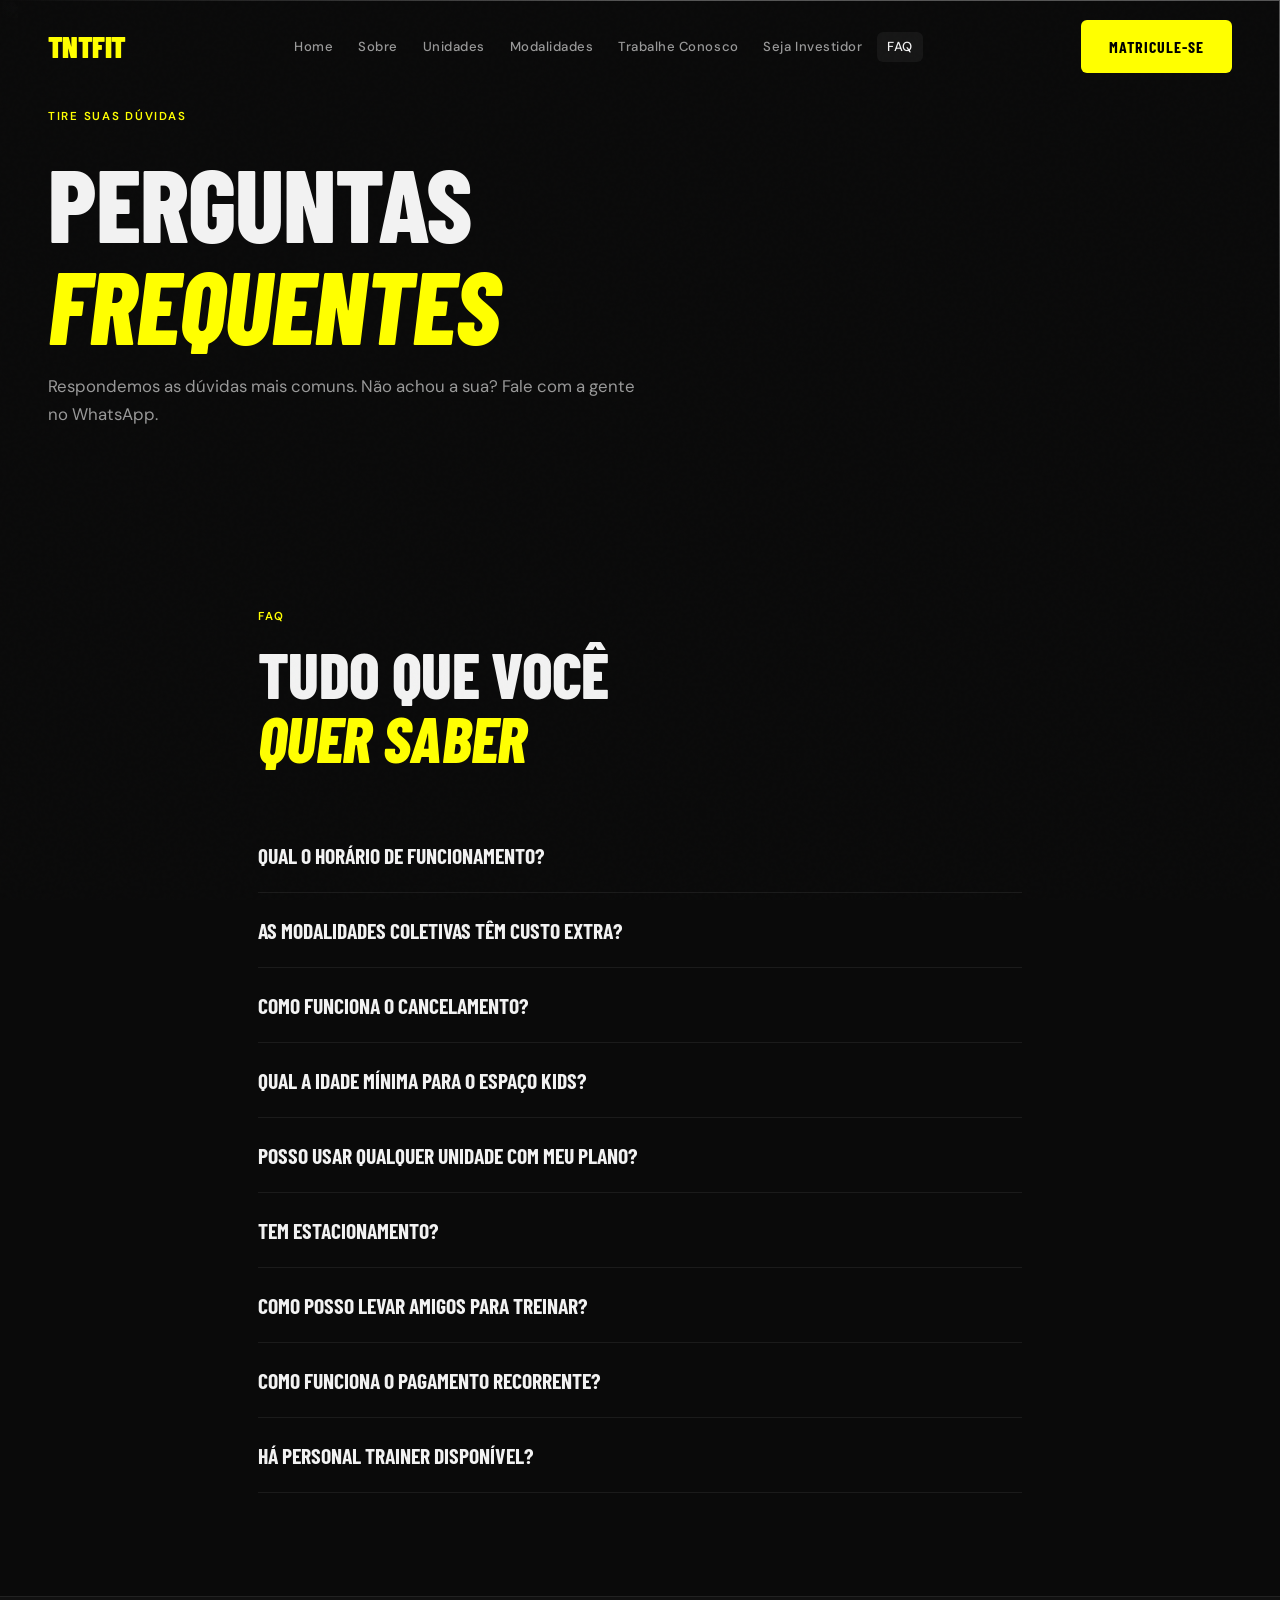
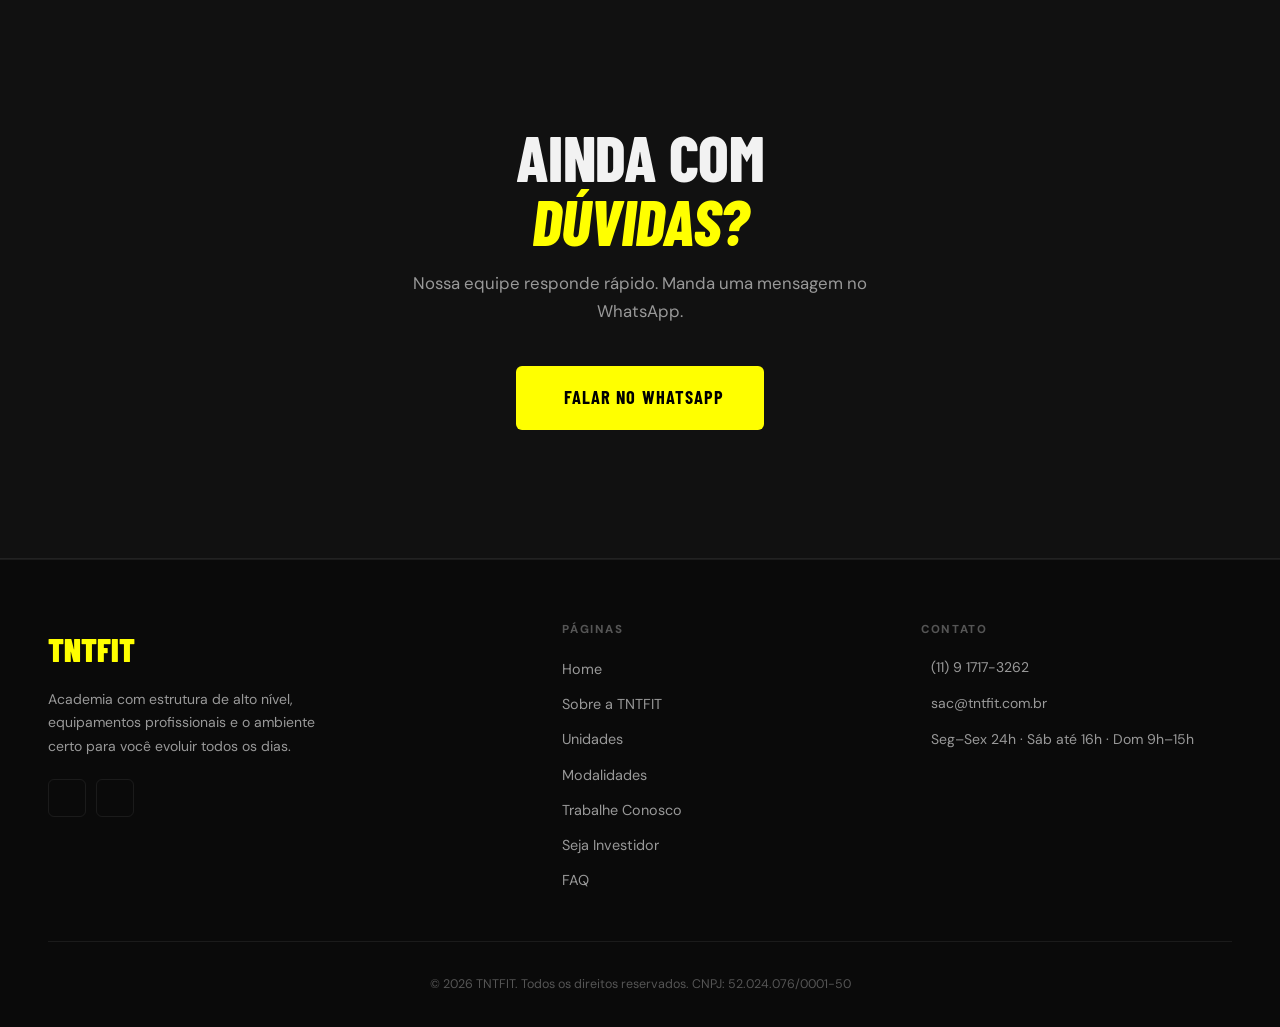
==== faq/index.html @ c86b9616 "Esboços do site institucional" ====
<!DOCTYPE html>
<html lang="pt-BR">
<head>
  <meta charset="UTF-8" />
  <meta name="viewport" content="width=device-width, initial-scale=1.0" />
  <title>FAQ — Perguntas Frequentes TNTFIT</title>
  <meta name="description" content="Tire suas dúvidas sobre a TNTFIT: horários, planos, cancelamentos, modalidades, sala kids e muito mais." />
  <link rel="preconnect" href="https://fonts.googleapis.com" />
  <link rel="preconnect" href="https://fonts.gstatic.com" crossorigin />
  <link href="https://fonts.googleapis.com/css2?family=Barlow+Condensed:ital,wght@0,400;0,600;0,700;0,800;0,900;1,700;1,800&family=DM+Sans:ital,wght@0,300;0,400;0,500;0,600;1,400&display=swap" rel="stylesheet" />
  <script src="https://unpkg.com/@phosphor-icons/web@2.1.1/src/index.js" defer></script>
  <link rel="stylesheet" href="../assets/css/style.css" />
  <link rel="stylesheet" href="../assets/css/pages.css" />
</head>
<body>
  <nav class="nav" id="nav">
    <div class="nav__inner">
      <a href="/" class="nav__logo">TNTFIT</a>
      <ul class="nav__links">
        <li><a href="/" class="nav__link">Home</a></li>
        <li><a href="/sobre/" class="nav__link">Sobre</a></li>
        <li><a href="/unidades/" class="nav__link">Unidades</a></li>
        <li><a href="/modalidades/" class="nav__link">Modalidades</a></li>
        <li><a href="/trabalhe-conosco/" class="nav__link">Trabalhe Conosco</a></li>
        <li><a href="/seja-investidor/" class="nav__link">Seja Investidor</a></li>
        <li><a href="/faq/" class="nav__link active">FAQ</a></li>
      </ul>
      <a href="https://wa.me/5511917173262" class="btn btn--accent" target="_blank" rel="noopener noreferrer">Matricule-se</a>
      <button class="nav__burger" id="navBurger" aria-label="Abrir menu"><span></span><span></span><span></span></button>
    </div>
  </nav>
  <div class="mobile-menu" id="mobileMenu">
    <ul>
      <li><a href="/" class="nav__link">Home</a></li>
      <li><a href="/sobre/" class="nav__link">Sobre</a></li>
      <li><a href="/unidades/" class="nav__link">Unidades</a></li>
      <li><a href="/modalidades/" class="nav__link">Modalidades</a></li>
      <li><a href="/trabalhe-conosco/" class="nav__link">Trabalhe Conosco</a></li>
      <li><a href="/seja-investidor/" class="nav__link">Seja Investidor</a></li>
      <li><a href="/faq/" class="nav__link">FAQ</a></li>
    </ul>
    <a href="https://wa.me/5511917173262" class="btn btn--accent" target="_blank" rel="noopener noreferrer">Matricule-se</a>
  </div>

  <section class="page-hero">
    <div class="container">
      <span class="label">Tire suas dúvidas</span>
      <h1>Perguntas<br /><em>Frequentes</em></h1>
      <p>Respondemos as dúvidas mais comuns. Não achou a sua? Fale com a gente no WhatsApp.</p>
    </div>
    <div class="page-hero__bg" aria-hidden="true">
      <img src="https://picsum.photos/seed/tntfit-faq-hero/1400/700" alt="" />
      <div class="page-hero__overlay"></div>
    </div>
  </section>

  <section>
    <div class="container" style="max-width:860px;">

      <div class="section-header reveal">
        <span class="label">FAQ</span>
        <h2>Tudo que você<br /><em>quer saber</em></h2>
      </div>

      <div class="faq-list" id="faqList">

        <div class="faq-item reveal">
          <button class="faq-question" aria-expanded="false">
            Qual o horário de funcionamento?
            <i class="ph ph-plus" aria-hidden="true"></i>
          </button>
          <div class="faq-answer">
            <p>Segunda a sexta: 24 horas. Sábado: 00h às 16h. Domingo: 9h às 15h.</p>
          </div>
        </div>

        <div class="faq-item reveal reveal-delay-1">
          <button class="faq-question" aria-expanded="false">
            As modalidades coletivas têm custo extra?
            <i class="ph ph-plus" aria-hidden="true"></i>
          </button>
          <div class="faq-answer">
            <p>Não. Todas as modalidades — Musculação, Dança, Yoga, Step, Pilates, Funcional e GAP — já estão incluídas no plano, sem custo adicional.</p>
          </div>
        </div>

        <div class="faq-item reveal">
          <button class="faq-question" aria-expanded="false">
            Como funciona o cancelamento?
            <i class="ph ph-plus" aria-hidden="true"></i>
          </button>
          <div class="faq-answer">
            <p>Todos os planos são sem fidelidade. Para cancelar, basta solicitar com pelo menos 30 dias de antecedência.</p>
          </div>
        </div>

        <div class="faq-item reveal reveal-delay-1">
          <button class="faq-question" aria-expanded="false">
            Qual a idade mínima para o espaço kids?
            <i class="ph ph-plus" aria-hidden="true"></i>
          </button>
          <div class="faq-answer">
            <p>Nossa sala kids supervisionada atende crianças de 5 a 12 anos. O espaço conta com monitores dedicados para que você treine com tranquilidade.</p>
          </div>
        </div>

        <div class="faq-item reveal">
          <button class="faq-question" aria-expanded="false">
            Posso usar qualquer unidade com meu plano?
            <i class="ph ph-plus" aria-hidden="true"></i>
          </button>
          <div class="faq-answer">
            <p>Os planos TNT Pro e TNT Diamond dão acesso a todas as unidades, exceto o CT Taipas. Para acessar o CT Taipas, é necessário o plano TNT Diamond CT.</p>
          </div>
        </div>

        <div class="faq-item reveal reveal-delay-1">
          <button class="faq-question" aria-expanded="false">
            Tem estacionamento?
            <i class="ph ph-plus" aria-hidden="true"></i>
          </button>
          <div class="faq-answer">
            <p>Sim! Contamos com estacionamento com manobrista em nossas unidades. Chega, treina e vai embora sem preocupação.</p>
          </div>
        </div>

        <div class="faq-item reveal">
          <button class="faq-question" aria-expanded="false">
            Como posso levar amigos para treinar?
            <i class="ph ph-plus" aria-hidden="true"></i>
          </button>
          <div class="faq-answer">
            <p>No plano TNT Diamond, você pode levar até 4 amigos por mês para treinar gratuitamente. É uma vantagem exclusiva para nossos alunos Diamond.</p>
          </div>
        </div>

        <div class="faq-item reveal reveal-delay-1">
          <button class="faq-question" aria-expanded="false">
            Como funciona o pagamento recorrente?
            <i class="ph ph-plus" aria-hidden="true"></i>
          </button>
          <div class="faq-answer">
            <p>O pagamento é automático e recorrente, sem necessidade de renovação manual. Ele não compromete o limite do cartão de crédito e pode ser cancelado a qualquer momento com 30 dias de antecedência.</p>
          </div>
        </div>

        <div class="faq-item reveal">
          <button class="faq-question" aria-expanded="false">
            Há personal trainer disponível?
            <i class="ph ph-plus" aria-hidden="true"></i>
          </button>
          <div class="faq-answer">
            <p>Sim. Contamos com personal trainers disponíveis nas nossas unidades. Entre em contato pelo WhatsApp para mais detalhes sobre agendamento e valores.</p>
          </div>
        </div>

      </div><!-- /faq-list -->
    </div>
  </section>

  <section class="cta-banner">
    <div class="cta-banner__content">
      <h2 class="reveal">Ainda com<br /><em>dúvidas?</em></h2>
      <p class="reveal reveal-delay-1">Nossa equipe responde rápido. Manda uma mensagem no WhatsApp.</p>
      <a href="https://wa.me/5511917173262?text=Olá%2C%20tenho%20uma%20dúvida%20sobre%20a%20TNTFIT" class="btn btn--accent btn--lg reveal reveal-delay-2" target="_blank" rel="noopener noreferrer" id="ctaFaqBanner"><i class="ph ph-whatsapp-logo"></i>Falar no WhatsApp</a>
    </div>
  </section>

  <footer class="footer">
    <div class="container">
      <div class="footer__grid">
        <div class="footer__brand">
          <a href="/" class="footer__logo">TNTFIT</a>
          <p>Academia com estrutura de alto nível, equipamentos profissionais e o ambiente certo para você evoluir todos os dias.</p>
          <div class="footer__social">
            <a href="https://www.instagram.com/tntfitpaulaferreira/" target="_blank" rel="noopener noreferrer" aria-label="Instagram"><i class="ph ph-instagram-logo"></i></a>
            <a href="https://wa.me/5511917173262" target="_blank" rel="noopener noreferrer" aria-label="WhatsApp"><i class="ph ph-whatsapp-logo"></i></a>
          </div>
        </div>
        <nav class="footer__nav" aria-label="Rodapé">
          <h4>Páginas</h4>
          <ul>
            <li><a href="/">Home</a></li>
            <li><a href="/sobre/">Sobre a TNTFIT</a></li>
            <li><a href="/unidades/">Unidades</a></li>
            <li><a href="/modalidades/">Modalidades</a></li>
            <li><a href="/trabalhe-conosco/">Trabalhe Conosco</a></li>
            <li><a href="/seja-investidor/">Seja Investidor</a></li>
            <li><a href="/faq/">FAQ</a></li>
          </ul>
        </nav>
        <address class="footer__contact" style="font-style:normal">
          <h4>Contato</h4>
          <p class="footer__contact-item"><i class="ph ph-phone"></i><a href="tel:+5511917173262">(11) 9 1717-3262</a></p>
          <p class="footer__contact-item"><i class="ph ph-envelope"></i><a href="mailto:sac@tntfit.com.br">sac@tntfit.com.br</a></p>
          <p class="footer__contact-item"><i class="ph ph-clock"></i>Seg–Sex 24h · Sáb até 16h · Dom 9h–15h</p>
        </address>
      </div>
      <div class="footer__bottom"><p>© 2026 TNTFIT. Todos os direitos reservados. CNPJ: 52.024.076/0001-50</p></div>
    </div>
  </footer>

  <script src="../assets/js/main.js"></script>
  <script>
    // FAQ accordion
    document.querySelectorAll('.faq-question').forEach(btn => {
      btn.addEventListener('click', () => {
        const item = btn.closest('.faq-item');
        const isOpen = item.classList.contains('open');
        document.querySelectorAll('.faq-item').forEach(i => i.classList.remove('open'));
        document.querySelectorAll('.faq-question').forEach(b => b.setAttribute('aria-expanded', 'false'));
        if (!isOpen) {
          item.classList.add('open');
          btn.setAttribute('aria-expanded', 'true');
        }
      });
    });
  </script>
</body>
</html>
---- assets/css/style.css ----
/* =============================================
   TNTFIT — Design System Global
   Fontes: Barlow Condensed (headlines) + DM Sans (body)
   Accent: #ffff00 | Background: #0A0A0A
   ============================================= */

@import url('https://fonts.googleapis.com/css2?family=Barlow+Condensed:ital,wght@0,400;0,600;0,700;0,800;0,900;1,700;1,800&family=DM+Sans:ital,wght@0,300;0,400;0,500;0,600;1,400&display=swap');

/* ─── TOKENS ─── */
:root {
  --bg:          #0A0A0A;
  --bg-2:        #111111;
  --bg-3:        #1A1A1A;
  --accent:      #ffff00;
  --accent-dim:  rgba(255,255,0,0.08);
  --accent-mid:  rgba(255,255,0,0.18);
  --text-1:      #F2F2F2;
  --text-2:      #999999;
  --text-3:      #555555;
  --border:      rgba(255,255,255,0.07);
  --border-hover:rgba(255,255,0,0.25);
  --radius-sm:   6px;
  --radius-md:   12px;
  --radius-lg:   20px;
  --radius-xl:   32px;
  --shadow-card: 0 8px 32px rgba(0,0,0,0.45);
  --trans:       0.4s cubic-bezier(0.16,1,0.3,1);
  --font-head:   'Barlow Condensed', sans-serif;
  --font-body:   'DM Sans', sans-serif;
}

/* ─── RESET ─── */
*, *::before, *::after { box-sizing: border-box; margin: 0; padding: 0; }
html { scroll-behavior: smooth; font-size: 16px; }
body {
  font-family: var(--font-body);
  background: var(--bg);
  color: var(--text-1);
  line-height: 1.6;
  overflow-x: hidden;
  -webkit-font-smoothing: antialiased;
}
img { display: block; max-width: 100%; }
a { text-decoration: none; color: inherit; }
ul { list-style: none; }
button { border: none; background: none; cursor: pointer; font-family: inherit; }

/* ─── TYPOGRAPHY ─── */
h1, h2, h3, h4 {
  font-family: var(--font-head);
  line-height: 1.0;
  font-weight: 800;
  text-transform: uppercase;
  letter-spacing: -0.01em;
}
h1 { font-size: clamp(3.5rem, 8vw, 8rem); }
h2 { font-size: clamp(2.5rem, 5vw, 5rem); }
h3 { font-size: clamp(1.5rem, 2.5vw, 2rem); }
h4 { font-size: 1.1rem; letter-spacing: 0.05em; }
h2 em, h1 em { font-style: italic; color: var(--accent); }
p { font-family: var(--font-body); font-weight: 400; color: var(--text-2); line-height: 1.7; }

/* ─── LAYOUT ─── */
.container {
  width: 100%;
  max-width: 1360px;
  margin: 0 auto;
  padding: 0 clamp(1.25rem, 4vw, 3rem);
}

/* ─── LABELS ─── */
.label {
  display: inline-block;
  font-family: var(--font-body);
  font-size: 0.72rem;
  font-weight: 600;
  letter-spacing: 0.15em;
  text-transform: uppercase;
  color: var(--accent);
  margin-bottom: 1rem;
}

/* ─── BUTTONS ─── */
.btn {
  display: inline-flex;
  align-items: center;
  gap: 0.5rem;
  padding: 0.85rem 1.75rem;
  font-family: var(--font-head);
  font-size: 1rem;
  font-weight: 700;
  letter-spacing: 0.06em;
  text-transform: uppercase;
  border-radius: var(--radius-sm);
  transition: var(--trans);
  cursor: pointer;
  white-space: nowrap;
}
.btn--accent {
  background: var(--accent);
  color: #000;
}
.btn--accent:hover {
  background: #e6e600;
  transform: translateY(-2px);
  box-shadow: 0 8px 24px rgba(255,255,0,0.25);
}
.btn--accent:active { transform: translateY(0) scale(0.98); }
.btn--outline {
  background: transparent;
  color: var(--text-1);
  border: 1px solid var(--border);
}
.btn--outline:hover {
  border-color: var(--accent);
  color: var(--accent);
  transform: translateY(-2px);
}
.btn--lg { padding: 1.1rem 2.5rem; font-size: 1.15rem; }
.btn i, .btn .ph { font-size: 1.1em; }

/* ─── SECTION SPACING ─── */
section { padding: clamp(4rem, 8vw, 8rem) 0; }

/* ─── SECTION HEADER ─── */
.section-header {
  display: flex;
  flex-direction: column;
  margin-bottom: 3rem;
}
.section-header--row {
  flex-direction: row;
  align-items: flex-end;
  justify-content: space-between;
}
.section-link {
  display: inline-flex;
  align-items: center;
  gap: 0.4rem;
  font-family: var(--font-body);
  font-size: 0.875rem;
  font-weight: 500;
  color: var(--text-2);
  transition: color var(--trans);
}
.section-link:hover { color: var(--accent); }

/* ─── NAVBAR ─── */
.nav {
  position: fixed;
  top: 0; left: 0; right: 0;
  z-index: 100;
  padding: 1.25rem 0;
  transition: var(--trans);
}
.nav.scrolled {
  background: rgba(10,10,10,0.85);
  backdrop-filter: blur(16px);
  -webkit-backdrop-filter: blur(16px);
  border-bottom: 1px solid var(--border);
  padding: 0.85rem 0;
}
.nav__inner {
  display: flex;
  align-items: center;
  justify-content: space-between;
  gap: 2rem;
  max-width: 1360px;
  margin: 0 auto;
  padding: 0 clamp(1.25rem, 4vw, 3rem);
}
.nav__logo {
  font-family: var(--font-head);
  font-size: 1.85rem;
  font-weight: 900;
  letter-spacing: -0.02em;
  color: var(--accent);
  text-transform: uppercase;
  flex-shrink: 0;
}
.nav__links {
  display: flex;
  align-items: center;
  gap: 0.25rem;
}
.nav__link {
  font-family: var(--font-body);
  font-size: 0.82rem;
  font-weight: 500;
  letter-spacing: 0.04em;
  color: var(--text-2);
  padding: 0.4rem 0.65rem;
  border-radius: var(--radius-sm);
  transition: color var(--trans), background var(--trans);
  white-space: nowrap;
}
.nav__link:hover, .nav__link.active {
  color: var(--text-1);
  background: rgba(255,255,255,0.05);
}
.nav__burger {
  display: none;
  flex-direction: column;
  gap: 5px;
  width: 28px;
  padding: 4px 0;
}
.nav__burger span {
  display: block;
  height: 2px;
  background: var(--text-1);
  border-radius: 2px;
  transition: var(--trans);
}
.nav__burger.open span:nth-child(1) { transform: translateY(7px) rotate(45deg); }
.nav__burger.open span:nth-child(2) { opacity: 0; }
.nav__burger.open span:nth-child(3) { transform: translateY(-7px) rotate(-45deg); }

/* ─── MOBILE MENU ─── */
.mobile-menu {
  position: fixed;
  inset: 0;
  z-index: 99;
  background: var(--bg);
  display: flex;
  flex-direction: column;
  justify-content: center;
  align-items: center;
  gap: 0.5rem;
  opacity: 0;
  pointer-events: none;
  transform: translateY(-16px);
  transition: opacity 0.35s ease, transform 0.35s ease;
}
.mobile-menu.open {
  opacity: 1;
  pointer-events: all;
  transform: translateY(0);
}
.mobile-menu .nav__link {
  font-family: var(--font-head);
  font-size: 2.5rem;
  font-weight: 700;
  text-transform: uppercase;
  color: var(--text-1);
  padding: 0.5rem 1rem;
}
.mobile-menu .nav__link:hover { color: var(--accent); }
.mobile-menu .btn { margin-top: 1.5rem; }

/* ─── HERO ─── */
.hero {
  display: grid;
  grid-template-columns: 55fr 45fr;
  min-height: 100dvh;
  padding-top: 80px;
  overflow: hidden;
}
.hero__content {
  display: flex;
  flex-direction: column;
  justify-content: center;
  padding: clamp(3rem, 6vw, 6rem) clamp(1.25rem, 4vw, 3rem);
  padding-right: 2rem;
  max-width: 800px;
}
.hero__tag {
  display: inline-flex;
  align-items: center;
  gap: 0.5rem;
  font-family: var(--font-body);
  font-size: 0.72rem;
  font-weight: 600;
  letter-spacing: 0.18em;
  text-transform: uppercase;
  color: var(--accent);
  margin-bottom: 1.5rem;
  opacity: 0;
  transform: translateY(12px);
  animation: fadeUp 0.7s var(--trans) 0.2s forwards;
}
.hero__headline {
  display: flex;
  flex-direction: column;
  margin-bottom: 1.5rem;
}
.hero__line {
  display: block;
  opacity: 0;
  transform: translateY(20px);
  animation: fadeUp 0.7s var(--trans) forwards;
}
.hero__line:nth-child(1) { animation-delay: 0.35s; }
.hero__line:nth-child(2) { animation-delay: 0.5s; color: var(--accent); }
.hero__line:nth-child(3) { animation-delay: 0.65s; }
.hero__sub {
  font-size: 1.05rem;
  color: var(--text-2);
  max-width: 480px;
  margin-bottom: 2rem;
  opacity: 0;
  animation: fadeUp 0.7s var(--trans) 0.75s forwards;
}
.hero__ctas {
  display: flex;
  gap: 0.75rem;
  flex-wrap: wrap;
  margin-bottom: 3rem;
  opacity: 0;
  animation: fadeUp 0.7s var(--trans) 0.85s forwards;
}
.hero__stats {
  display: flex;
  gap: 2.5rem;
  padding-top: 2rem;
  border-top: 1px solid var(--border);
  opacity: 0;
  animation: fadeUp 0.7s var(--trans) 1s forwards;
}
.hero__stat-num {
  display: block;
  font-family: var(--font-head);
  font-size: 2.5rem;
  font-weight: 800;
  color: var(--text-1);
  line-height: 1;
}
.hero__stat-label {
  font-size: 0.75rem;
  color: var(--text-2);
  letter-spacing: 0.08em;
  text-transform: uppercase;
  margin-top: 0.25rem;
}
.hero__visual {
  position: relative;
  overflow: hidden;
}
.hero__image-wrap {
  position: absolute;
  inset: 0;
}
.hero__img {
  width: 100%;
  height: 100%;
  object-fit: cover;
  object-position: center top;
  filter: brightness(0.65);
}
.hero__image-overlay {
  position: absolute;
  inset: 0;
  background: linear-gradient(to right, var(--bg) 0%, transparent 30%),
              linear-gradient(to top, var(--bg) 0%, transparent 35%);
}
.hero__scroll-hint {
  position: absolute;
  bottom: 2rem;
  left: 50%;
  transform: translateX(-50%);
  display: flex;
  flex-direction: column;
  align-items: center;
  gap: 0.4rem;
  font-size: 0.7rem;
  letter-spacing: 0.12em;
  text-transform: uppercase;
  color: var(--text-3);
  animation: bounce 2s ease-in-out infinite;
}

/* ─── MARQUEE ─── */
.marquee-strip {
  background: var(--accent);
  overflow: hidden;
  padding: 0.9rem 0;
  user-select: none;
}
.marquee-track {
  display: flex;
  gap: 0;
  width: max-content;
  animation: marquee 28s linear infinite;
}
.marquee-strip:hover .marquee-track { animation-play-state: paused; }
.marquee-item {
  font-family: var(--font-head);
  font-size: 1.05rem;
  font-weight: 700;
  text-transform: uppercase;
  color: #000;
  letter-spacing: 0.05em;
  padding: 0 1.5rem;
  white-space: nowrap;
}
.marquee-sep {
  color: rgba(0,0,0,0.35);
  padding: 0;
}

/* ─── DIFERENCIAIS BENTO ─── */
.diferenciais { background: var(--bg-2); }
.bento-grid {
  display: grid;
  grid-template-columns: 2fr 1fr;
  grid-template-rows: 1fr 1fr;
  gap: 1px;
  background: var(--border);
  border: 1px solid var(--border);
  border-radius: var(--radius-lg);
  overflow: hidden;
}
.bento-card {
  position: relative;
  background: var(--bg-3);
  padding: clamp(1.75rem, 3vw, 2.5rem);
  display: flex;
  flex-direction: column;
  justify-content: space-between;
  gap: 1rem;
  transition: background var(--trans);
  overflow: hidden;
}
.bento-card::before {
  content: '';
  position: absolute;
  inset: 0;
  background: radial-gradient(400px circle at var(--mx,50%) var(--my,50%), rgba(255,255,0,0.05), transparent 70%);
  opacity: 0;
  transition: opacity 0.4s ease;
}
.bento-card:hover::before { opacity: 1; }
.bento-card:hover { background: #1f1f1f; }
.bento-card--large { grid-row: 1 / 3; }
.bento-card--large h3 { font-size: clamp(1.8rem, 3vw, 2.6rem); }
.bento-card--accent { border-left: 2px solid var(--accent); }
.bento-num {
  font-family: var(--font-head);
  font-size: 0.8rem;
  font-weight: 700;
  letter-spacing: 0.15em;
  color: var(--accent);
}
.bento-card h3 { color: var(--text-1); line-height: 1.1; }
.bento-card p { font-size: 0.9rem; color: var(--text-2); max-width: 38ch; }
.bento-icon {
  width: 48px; height: 48px;
  display: flex; align-items: center; justify-content: center;
  background: var(--accent-dim);
  border: 1px solid var(--accent-mid);
  border-radius: var(--radius-sm);
  color: var(--accent);
  font-size: 1.4rem;
  margin-top: auto;
}
.bento-card--large .bento-icon {
  width: 64px; height: 64px;
  font-size: 1.8rem;
}

/* ─── SOBRE PREVIEW ─── */
.sobre-preview {
  display: grid;
  grid-template-columns: 1fr 1fr;
  min-height: 580px;
  overflow: hidden;
}
.sobre-preview__image {
  position: relative;
  overflow: hidden;
}
.sobre-preview__image img {
  width: 100%;
  height: 100%;
  object-fit: cover;
  transition: transform 0.8s var(--trans);
}
.sobre-preview:hover .sobre-preview__image img { transform: scale(1.03); }
.sobre-preview__content {
  display: flex;
  flex-direction: column;
  justify-content: center;
  padding: clamp(3rem, 6vw, 6rem);
  background: var(--bg-2);
}
.sobre-preview__content p {
  margin-bottom: 2rem;
  max-width: 44ch;
  font-size: 1rem;
}

/* ─── UNIDADES PREVIEW ─── */
.unidades-preview { background: var(--bg); }
.unidades-grid {
  display: grid;
  grid-template-columns: repeat(3, 1fr);
  gap: 1rem;
}
.unidade-card {
  background: var(--bg-3);
  border: 1px solid var(--border);
  border-radius: var(--radius-md);
  overflow: hidden;
  transition: border-color var(--trans), transform var(--trans);
}
.unidade-card:hover {
  border-color: var(--border-hover);
  transform: translateY(-4px);
}
.unidade-card__img {
  height: 180px;
  overflow: hidden;
}
.unidade-card__img img {
  width: 100%;
  height: 100%;
  object-fit: cover;
  transition: transform 0.6s var(--trans);
}
.unidade-card:hover .unidade-card__img img { transform: scale(1.06); }
.unidade-card__body {
  padding: 1.25rem 1.5rem;
}
.unidade-card__body h3 {
  font-size: 1.4rem;
  color: var(--text-1);
  margin-bottom: 0.35rem;
}
.unidade-card__body p {
  font-size: 0.82rem;
  color: var(--text-2);
  margin-bottom: 1rem;
}
.link {
  display: inline-flex;
  align-items: center;
  gap: 0.35rem;
  font-size: 0.8rem;
  font-weight: 500;
  color: var(--accent);
  transition: gap var(--trans);
}
.link:hover { gap: 0.55rem; }

/* ─── CTA BANNER ─── */
.cta-banner {
  position: relative;
  background: var(--bg-2);
  border-top: 1px solid var(--border);
  border-bottom: 1px solid var(--border);
  overflow: hidden;
  text-align: center;
  padding: clamp(5rem, 10vw, 9rem) 1.5rem;
}
.cta-banner::before {
  content: '';
  position: fixed;
  inset: 0;
  background-image: url("data:image/svg+xml,%3Csvg viewBox='0 0 256 256' xmlns='http://www.w3.org/2000/svg'%3E%3Cfilter id='noise'%3E%3CfeTurbulence type='fractalNoise' baseFrequency='0.9' numOctaves='4' stitchTiles='stitch'/%3E%3C/filter%3E%3Crect width='100%25' height='100%25' filter='url(%23noise)' opacity='0.03'/%3E%3C/svg%3E");
  opacity: 0.4;
  pointer-events: none;
  z-index: 0;
}
.cta-banner__content {
  position: relative;
  z-index: 1;
  max-width: 700px;
  margin: 0 auto;
}
.cta-banner h2 { margin-bottom: 1rem; }
.cta-banner p {
  font-size: 1.05rem;
  margin-bottom: 2.5rem;
  max-width: 45ch;
  margin-inline: auto;
}

/* ─── FOOTER ─── */
.footer {
  background: var(--bg);
  border-top: 1px solid var(--border);
  padding: 4rem 0 2rem;
}
.footer__grid {
  display: grid;
  grid-template-columns: 1.5fr 1fr 1fr;
  gap: 3rem;
  padding-bottom: 3rem;
  border-bottom: 1px solid var(--border);
  margin-bottom: 2rem;
}
.footer__logo {
  font-family: var(--font-head);
  font-size: 2rem;
  font-weight: 900;
  color: var(--accent);
  text-transform: uppercase;
  display: block;
  margin-bottom: 0.75rem;
}
.footer__brand p {
  font-size: 0.875rem;
  max-width: 30ch;
  margin-bottom: 1.25rem;
}
.footer__social {
  display: flex;
  gap: 0.6rem;
}
.footer__social a {
  width: 38px; height: 38px;
  display: flex; align-items: center; justify-content: center;
  border: 1px solid var(--border);
  border-radius: var(--radius-sm);
  color: var(--text-2);
  font-size: 1.15rem;
  transition: border-color var(--trans), color var(--trans), background var(--trans);
}
.footer__social a:hover {
  border-color: var(--accent);
  color: var(--accent);
  background: var(--accent-dim);
}
.footer__nav h4, .footer__contact h4 {
  font-family: var(--font-body);
  font-size: 0.72rem;
  letter-spacing: 0.14em;
  text-transform: uppercase;
  color: var(--text-3);
  margin-bottom: 1.25rem;
}
.footer__nav ul { display: flex; flex-direction: column; gap: 0.6rem; }
.footer__nav a {
  font-size: 0.9rem;
  color: var(--text-2);
  transition: color var(--trans);
}
.footer__nav a:hover { color: var(--text-1); }
.footer__contact-item {
  display: flex;
  align-items: flex-start;
  gap: 0.6rem;
  font-size: 0.875rem;
  color: var(--text-2);
  margin-bottom: 0.75rem;
}
.footer__contact-item i, .footer__contact-item .ph { color: var(--accent); flex-shrink: 0; margin-top: 2px; }
.footer__bottom {
  display: flex;
  align-items: center;
  justify-content: center;
}
.footer__bottom p {
  font-size: 0.78rem;
  color: var(--text-3);
  text-align: center;
}

/* ─── SCROLL REVEAL ─── */
.reveal {
  opacity: 0;
  transform: translateY(28px);
  transition: opacity 0.7s var(--trans), transform 0.7s var(--trans);
}
.reveal.visible {
  opacity: 1;
  transform: none;
}
.reveal-delay-1 { transition-delay: 0.1s; }
.reveal-delay-2 { transition-delay: 0.2s; }
.reveal-delay-3 { transition-delay: 0.3s; }
.reveal-delay-4 { transition-delay: 0.4s; }
.reveal-delay-5 { transition-delay: 0.5s; }

/* ─── KEYFRAMES ─── */
@keyframes fadeUp {
  to { opacity: 1; transform: translateY(0); }
}
@keyframes marquee {
  0% { transform: translateX(0); }
  100% { transform: translateX(-50%); }
}
@keyframes bounce {
  0%, 100% { transform: translateX(-50%) translateY(0); }
  50% { transform: translateX(-50%) translateY(6px); }
}

/* ─── RESPONSIVE ─── */
@media (max-width: 1024px) {
  .bento-grid {
    grid-template-columns: 1fr 1fr;
    grid-template-rows: auto;
  }
  .bento-card--large { grid-row: auto; grid-column: 1 / 3; }
  .unidades-grid { grid-template-columns: repeat(2, 1fr); }
  .footer__grid { grid-template-columns: 1fr 1fr; }
  .footer__brand { grid-column: 1 / 3; }
}

@media (max-width: 768px) {
  .nav__links, .nav .btn { display: none; }
  .nav__burger { display: flex; }
  .hero {
    grid-template-columns: 1fr;
    min-height: 100dvh;
  }
  .hero__content {
    padding: 6rem 1.25rem 3rem;
    z-index: 1;
    position: relative;
  }
  .hero__visual {
    position: absolute;
    inset: 0;
    z-index: 0;
  }
  .hero__image-overlay {
    background: linear-gradient(to top, var(--bg) 30%, rgba(10,10,10,0.6) 100%);
  }
  .sobre-preview { grid-template-columns: 1fr; }
  .sobre-preview__image { height: 300px; }
  .unidades-grid { grid-template-columns: 1fr; }
  .bento-grid {
    grid-template-columns: 1fr;
    grid-template-rows: auto;
  }
  .bento-card--large { grid-column: auto; }
  .footer__grid { grid-template-columns: 1fr; gap: 2rem; }
  .footer__brand { grid-column: auto; }
  .section-header--row { flex-direction: column; gap: 1rem; align-items: flex-start; }
}
---- assets/css/pages.css ----
/* ─── Estilos compartilhados entre páginas internas ─── */

/* PAGE HERO */
.page-hero {
  position: relative;
  min-height: 52dvh;
  display: flex;
  align-items: flex-end;
  padding-bottom: clamp(3rem, 6vw, 5rem);
  overflow: hidden;
}
.page-hero .container {
  position: relative;
  z-index: 1;
}
.page-hero h1 { margin-top: 0.5rem; margin-bottom: 1rem; }
.page-hero p {
  font-size: 1.05rem;
  max-width: 50ch;
  color: var(--text-2);
}
.page-hero__bg {
  position: absolute;
  inset: 0;
  z-index: 0;
}
.page-hero__bg img {
  width: 100%; height: 100%;
  object-fit: cover;
  filter: brightness(0.45);
}
.page-hero__overlay {
  position: absolute;
  inset: 0;
  background: linear-gradient(to top, var(--bg) 15%, transparent 70%),
              linear-gradient(to right, var(--bg) 0%, transparent 50%);
}

/* MVV */
.mvv-grid {
  display: grid;
  grid-template-columns: repeat(3, 1fr);
  gap: 1.5rem;
}
.mvv-card {
  background: var(--bg-3);
  border: 1px solid var(--border);
  border-radius: var(--radius-md);
  padding: 2rem;
  display: flex;
  flex-direction: column;
  gap: 1rem;
}
.mvv-card h3 { font-size: 1.6rem; color: var(--text-1); }
.mvv-card .bento-icon { width: 48px; height: 48px; font-size: 1.3rem; }

/* SOBRE SPLIT */
.sobre-split {
  display: grid;
  grid-template-columns: 1fr 1fr;
  gap: 4rem;
  align-items: center;
}
.sobre-split__img {
  border-radius: var(--radius-lg);
  overflow: hidden;
  height: 500px;
}
.sobre-split__img img { width:100%; height:100%; object-fit:cover; }
.sobre-split__text { display: flex; flex-direction: column; gap: 1rem; }
.sobre-split__text h2 { margin-bottom: 0.5rem; }

/* UNIDADES FULL GRID */
.unidades-full-grid {
  display: grid;
  grid-template-columns: repeat(2, 1fr);
  gap: 1.5rem;
}
.unidade-full-card {
  background: var(--bg-3);
  border: 1px solid var(--border);
  border-radius: var(--radius-md);
  overflow: hidden;
  transition: border-color var(--trans);
}
.unidade-full-card:hover { border-color: var(--border-hover); }
.unidade-full-card__img { height: 220px; overflow: hidden; }
.unidade-full-card__img img { width:100%; height:100%; object-fit:cover; transition: transform 0.6s var(--trans); }
.unidade-full-card:hover .unidade-full-card__img img { transform: scale(1.04); }
.unidade-full-card__body { padding: 1.5rem 2rem 2rem; }
.unidade-full-card__body h3 { font-size: 1.8rem; margin-bottom: 0.5rem; color: var(--text-1); }
.unidade-full-card__meta { display: flex; flex-direction: column; gap: 0.4rem; margin-bottom: 1.5rem; }
.unidade-full-card__meta p {
  display: flex; align-items: center; gap: 0.5rem;
  font-size: 0.85rem; color: var(--text-2);
}
.unidade-full-card__meta i { color: var(--accent); }

/* MODALIDADES GRID */
.modalidades-grid {
  display: grid;
  grid-template-columns: repeat(4, 1fr);
  gap: 1rem;
}
.modalidade-card {
  position: relative;
  border-radius: var(--radius-md);
  overflow: hidden;
  aspect-ratio: 3/4;
  cursor: default;
}
.modalidade-card img { width:100%; height:100%; object-fit:cover; transition: transform 0.6s var(--trans); }
.modalidade-card:hover img { transform: scale(1.06); }
.modalidade-card__overlay {
  position: absolute; inset: 0;
  background: linear-gradient(to top, rgba(0,0,0,0.85) 0%, transparent 60%);
  display: flex; flex-direction: column; justify-content: flex-end;
  padding: 1.25rem;
}
.modalidade-card__tag {
  display: inline-block;
  background: var(--accent);
  color: #000;
  font-family: var(--font-body);
  font-size: 0.65rem;
  font-weight: 700;
  letter-spacing: 0.1em;
  text-transform: uppercase;
  padding: 0.2rem 0.6rem;
  border-radius: 3px;
  margin-bottom: 0.5rem;
}
.modalidade-card h3 { font-size: 1.4rem; color: var(--text-1); }

/* PLANOS */
.planos-grid {
  display: grid;
  grid-template-columns: repeat(3, 1fr);
  gap: 1.25rem;
  align-items: start;
}
.plano-card {
  background: var(--bg-3);
  border: 1px solid var(--border);
  border-radius: var(--radius-md);
  padding: 2rem;
  display: flex;
  flex-direction: column;
  gap: 0.75rem;
  transition: border-color var(--trans), transform var(--trans);
}
.plano-card:hover { border-color: var(--border-hover); transform: translateY(-4px); }
.plano-card--featured {
  border-color: var(--accent);
  background: rgba(255,255,0,0.04);
}
.plano-card__badge {
  display: inline-block;
  background: var(--accent);
  color: #000;
  font-family: var(--font-body);
  font-size: 0.65rem;
  font-weight: 700;
  letter-spacing: 0.1em;
  text-transform: uppercase;
  padding: 0.2rem 0.6rem;
  border-radius: 3px;
  margin-bottom: 0.25rem;
}
.plano-card__name {
  font-family: var(--font-head);
  font-size: 1.6rem;
  font-weight: 800;
  text-transform: uppercase;
  color: var(--text-1);
}
.plano-card__price {
  font-family: var(--font-head);
  font-size: 2.8rem;
  font-weight: 900;
  color: var(--text-1);
  line-height: 1;
}
.plano-card__price span {
  font-size: 1.1rem;
  font-weight: 500;
  color: var(--text-2);
}
.plano-card__divider {
  height: 1px;
  background: var(--border);
  margin: 0.5rem 0;
}
.plano-feature {
  display: flex; align-items: center; gap: 0.6rem;
  font-size: 0.875rem; color: var(--text-2);
}
.plano-feature i { flex-shrink: 0; }
.plano-feature--on { color: var(--text-1); }
.plano-feature--on i { color: var(--accent); }
.plano-feature--off i { color: var(--text-3); }
.plano-feature--off { color: var(--text-3); text-decoration: line-through; }
.plano-card .btn { margin-top: auto; width: 100%; justify-content: center; }

/* FAQ */
.faq-list { display: flex; flex-direction: column; gap: 0; }
.faq-item {
  border-bottom: 1px solid var(--border);
}
.faq-question {
  display: flex;
  justify-content: space-between;
  align-items: center;
  padding: 1.5rem 0;
  cursor: pointer;
  gap: 1rem;
  font-family: var(--font-head);
  font-size: 1.35rem;
  font-weight: 700;
  text-transform: uppercase;
  color: var(--text-1);
  transition: color var(--trans);
}
.faq-question:hover { color: var(--accent); }
.faq-question i { color: var(--accent); font-size: 1.2rem; flex-shrink: 0; transition: transform var(--trans); }
.faq-item.open .faq-question i { transform: rotate(45deg); }
.faq-answer {
  max-height: 0; overflow: hidden;
  transition: max-height 0.45s ease, padding 0.3s ease;
}
.faq-answer p { padding-bottom: 1.5rem; max-width: 65ch; }
.faq-item.open .faq-answer { max-height: 300px; }

/* JOB CARD */
.jobs-grid { display: flex; flex-direction: column; gap: 1rem; }
.job-card {
  background: var(--bg-3);
  border: 1px solid var(--border);
  border-radius: var(--radius-md);
  padding: 1.5rem 2rem;
  display: flex;
  align-items: center;
  justify-content: space-between;
  gap: 2rem;
  transition: border-color var(--trans);
}
.job-card:hover { border-color: var(--border-hover); }
.job-card__info h3 { font-size: 1.4rem; color: var(--text-1); margin-bottom: 0.3rem; }
.job-card__tags { display: flex; gap: 0.5rem; flex-wrap: wrap; }
.job-tag {
  font-family: var(--font-body);
  font-size: 0.7rem;
  font-weight: 600;
  letter-spacing: 0.08em;
  text-transform: uppercase;
  color: var(--text-2);
  border: 1px solid var(--border);
  border-radius: 3px;
  padding: 0.15rem 0.5rem;
}

/* INVESTOR */
.invest-highlights {
  display: grid;
  grid-template-columns: repeat(3, 1fr);
  gap: 1.5rem;
  margin-bottom: 4rem;
}
.invest-card {
  background: var(--bg-3);
  border: 1px solid var(--border);
  border-radius: var(--radius-md);
  padding: 2rem;
}
.invest-card__num {
  font-family: var(--font-head);
  font-size: 3.5rem;
  font-weight: 900;
  color: var(--accent);
  line-height: 1;
  margin-bottom: 0.25rem;
}
.invest-card h4 {
  font-size: 1rem;
  color: var(--text-1);
  text-transform: none;
  font-family: var(--font-body);
  font-weight: 600;
  letter-spacing: 0;
}
.invest-card p { font-size: 0.85rem; margin-top: 0.35rem; }

/* RESPONSIVE páginas internas */
@media (max-width: 1024px) {
  .modalidades-grid { grid-template-columns: repeat(2, 1fr); }
  .planos-grid { grid-template-columns: 1fr; }
  .invest-highlights { grid-template-columns: 1fr 1fr; }
}
@media (max-width: 768px) {
  .mvv-grid { grid-template-columns: 1fr; }
  .sobre-split { grid-template-columns: 1fr; }
  .sobre-split__img { height: 240px; }
  .unidades-full-grid { grid-template-columns: 1fr; }
  .modalidades-grid { grid-template-columns: 1fr 1fr; }
  .invest-highlights { grid-template-columns: 1fr; }
  .job-card { flex-direction: column; align-items: flex-start; }
}
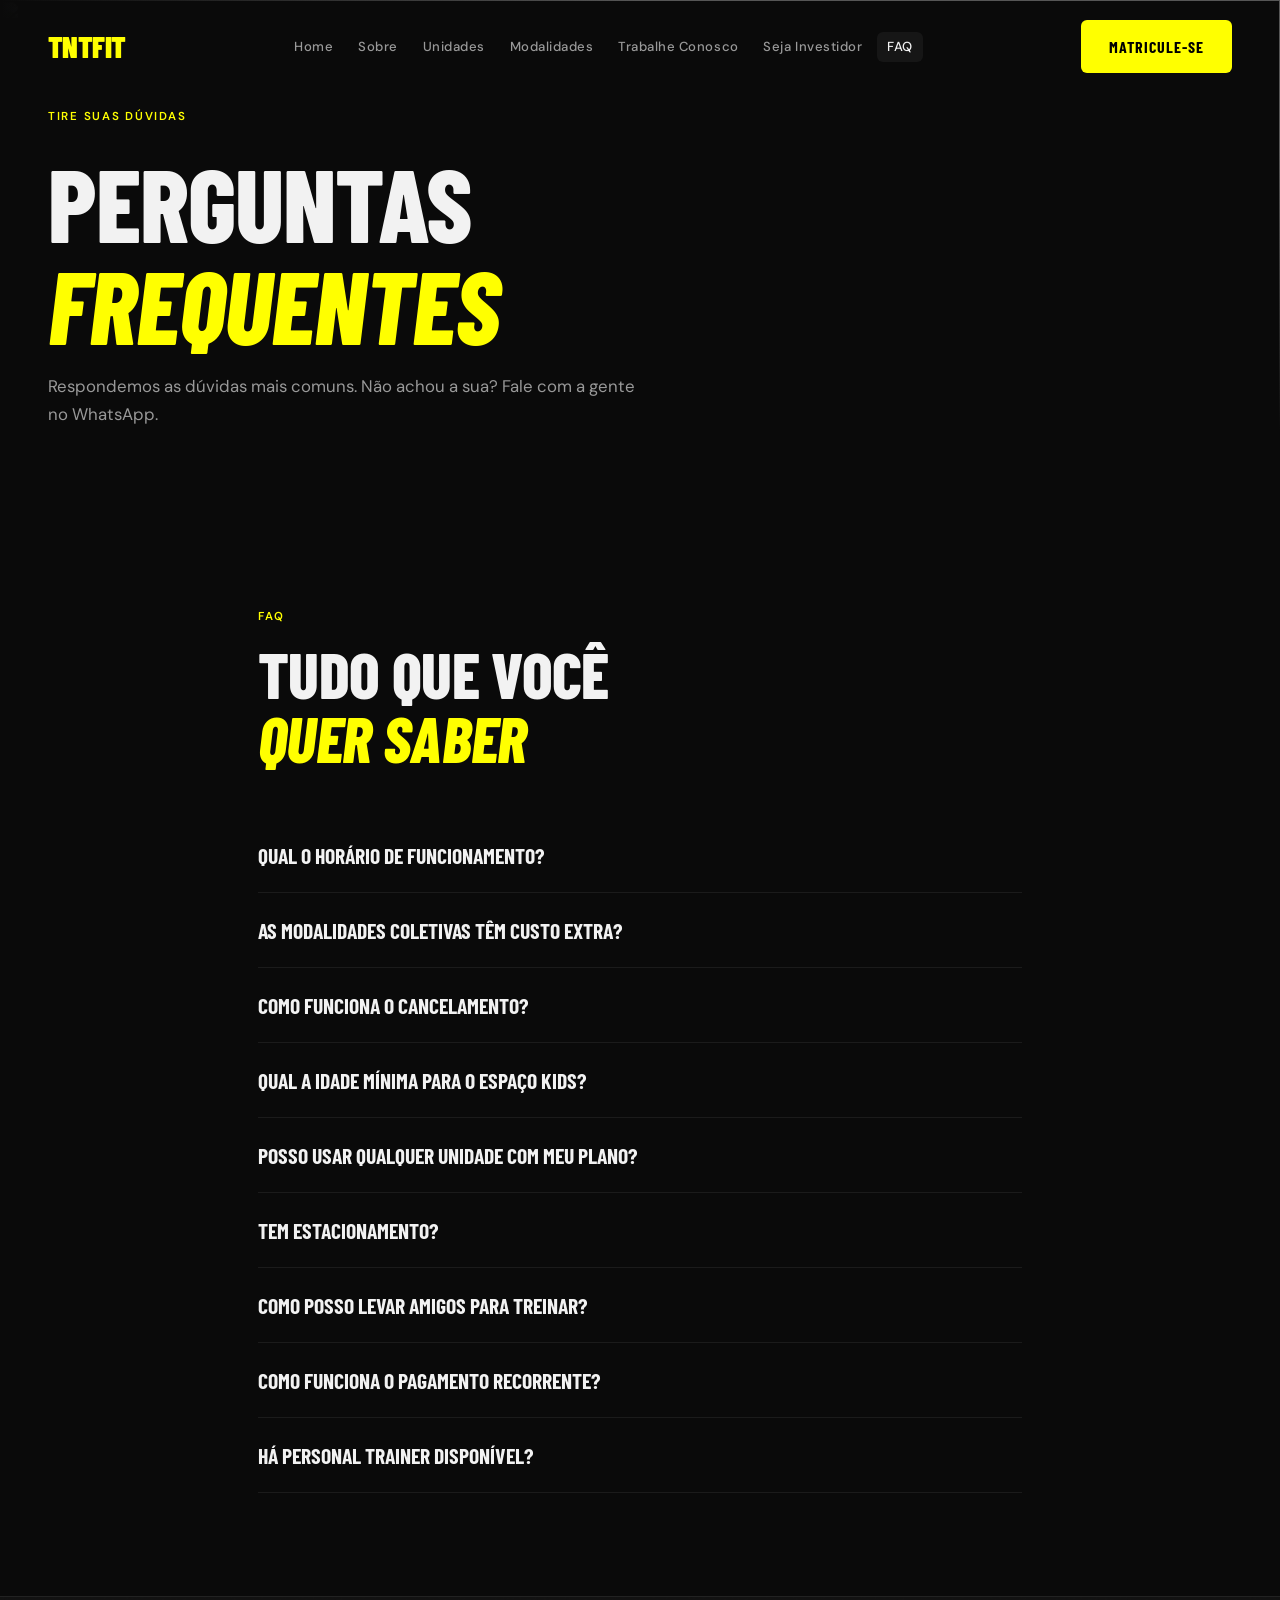
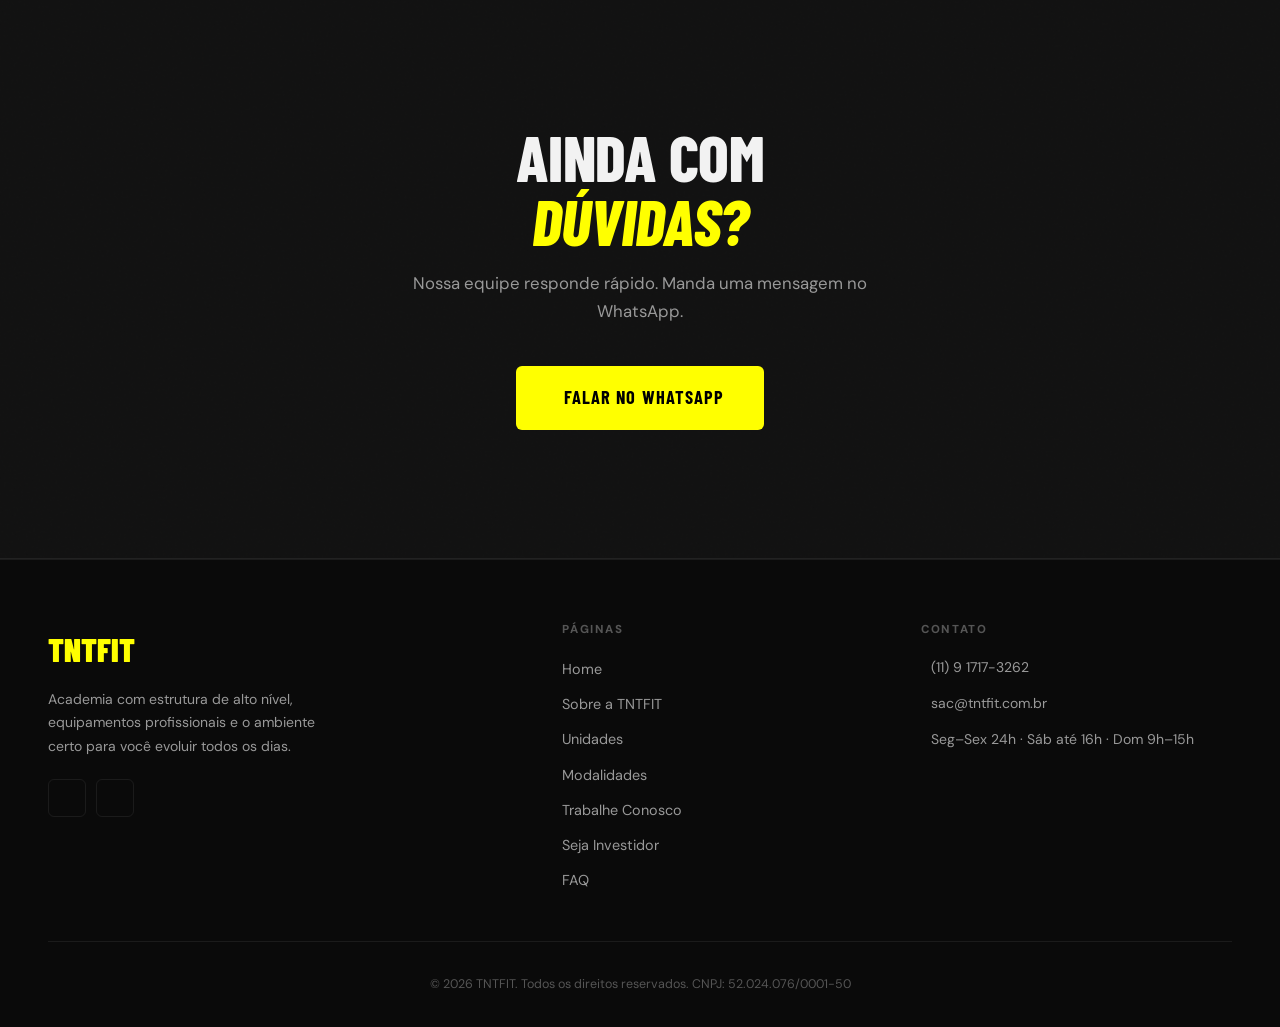
==== commit 50feb2c6: "Alterações 29?04" ====
--- a/faq/index.html
+++ b/faq/index.html
@@ -9,8 +9,8 @@
   <link rel="preconnect" href="https://fonts.gstatic.com" crossorigin />
   <link href="https://fonts.googleapis.com/css2?family=Barlow+Condensed:ital,wght@0,400;0,600;0,700;0,800;0,900;1,700;1,800&family=DM+Sans:ital,wght@0,300;0,400;0,500;0,600;1,400&display=swap" rel="stylesheet" />
   <script src="https://unpkg.com/@phosphor-icons/web@2.1.1/src/index.js" defer></script>
-  <link rel="stylesheet" href="../assets/css/style.css" />
-  <link rel="stylesheet" href="../assets/css/pages.css" />
+  <link rel="stylesheet" href="/assets/css/style.css" />
+  <link rel="stylesheet" href="/assets/css/pages.css" />
 </head>
 <body>
   <nav class="nav" id="nav">
@@ -29,7 +29,7 @@
       <button class="nav__burger" id="navBurger" aria-label="Abrir menu"><span></span><span></span><span></span></button>
     </div>
   </nav>
-  <div class="mobile-menu" id="mobileMenu">
+  <div class="mobile-menu" id="mobileMenu" aria-hidden="true" role="dialog">
     <ul>
       <li><a href="/" class="nav__link">Home</a></li>
       <li><a href="/sobre/" class="nav__link">Sobre</a></li>
@@ -200,21 +200,6 @@
     </div>
   </footer>
 
-  <script src="../assets/js/main.js"></script>
-  <script>
-    // FAQ accordion
-    document.querySelectorAll('.faq-question').forEach(btn => {
-      btn.addEventListener('click', () => {
-        const item = btn.closest('.faq-item');
-        const isOpen = item.classList.contains('open');
-        document.querySelectorAll('.faq-item').forEach(i => i.classList.remove('open'));
-        document.querySelectorAll('.faq-question').forEach(b => b.setAttribute('aria-expanded', 'false'));
-        if (!isOpen) {
-          item.classList.add('open');
-          btn.setAttribute('aria-expanded', 'true');
-        }
-      });
-    });
-  </script>
+  <script src="/assets/js/main.js"></script>
 </body>
 </html>
--- a/assets/css/style.css
+++ b/assets/css/style.css
@@ -145,6 +145,52 @@
 }
 .section-link:hover { color: var(--accent); }
 
+/* ─── PRELOADER ─── */
+#preloader {
+  position: fixed;
+  inset: 0;
+  z-index: 9999;
+  display: flex;
+  align-items: center;
+  justify-content: center;
+}
+
+#preloader::before {
+  content: '';
+  position: absolute;
+  inset: 0;
+  background: var(--bg);
+  animation: preloaderOverlay 2.8s ease forwards;
+}
+
+.preloader__logo {
+  position: relative;
+  z-index: 1;
+  width: 120px;
+  height: auto;
+  animation: preloaderLogo 2.8s ease forwards;
+}
+
+@keyframes preloaderLogo {
+  0%   { transform: scale(0.85); opacity: 0; filter: drop-shadow(0 0  0px #ffff00); }
+  5%   { transform: scale(1);    opacity: 1; filter: drop-shadow(0 0  0px #ffff00); }
+  14%  { transform: scale(1.12); opacity: 1; filter: drop-shadow(0 0 32px #ffff00) drop-shadow(0 0 64px rgba(255,255,0,0.45)); }
+  24%  { transform: scale(1);    opacity: 1; filter: drop-shadow(0 0  0px #ffff00); }
+  33%  { transform: scale(1.12); opacity: 1; filter: drop-shadow(0 0 32px #ffff00) drop-shadow(0 0 64px rgba(255,255,0,0.45)); }
+  43%  { transform: scale(1);    opacity: 1; filter: drop-shadow(0 0  0px #ffff00); }
+  52%  { transform: scale(1.12); opacity: 1; filter: drop-shadow(0 0 32px #ffff00) drop-shadow(0 0 64px rgba(255,255,0,0.45)); }
+  63%  { transform: scale(1);    opacity: 1; filter: drop-shadow(0 0  0px #ffff00); }
+  70%  { transform: scale(1);    opacity: 1; filter: drop-shadow(0 0  0px #ffff00); }
+  100% { transform: scale(20);   opacity: 0; filter: drop-shadow(0 0  0px #ffff00); }
+}
+
+@keyframes preloaderOverlay {
+  0%   { opacity: 1; }
+  68%  { opacity: 1; }
+  100% { opacity: 0; }
+}
+
+
 /* ─── NAVBAR ─── */
 .nav {
   position: fixed;
@@ -276,8 +322,8 @@
   color: var(--accent);
   margin-bottom: 1.5rem;
   opacity: 0;
-  transform: translateY(12px);
-  animation: fadeUp 0.7s var(--trans) 0.2s forwards;
+  transform: translateY(16px);
+  transition: opacity 0.7s var(--trans), transform 0.7s var(--trans);
 }
 .hero__headline {
   display: flex;
@@ -287,19 +333,18 @@
 .hero__line {
   display: block;
   opacity: 0;
-  transform: translateY(20px);
-  animation: fadeUp 0.7s var(--trans) forwards;
-}
-.hero__line:nth-child(1) { animation-delay: 0.35s; }
-.hero__line:nth-child(2) { animation-delay: 0.5s; color: var(--accent); }
-.hero__line:nth-child(3) { animation-delay: 0.65s; }
+  transform: translateY(24px);
+  transition: opacity 0.7s var(--trans), transform 0.7s var(--trans);
+}
+.hero__line:nth-child(2) { color: var(--accent); }
 .hero__sub {
   font-size: 1.05rem;
   color: var(--text-2);
   max-width: 480px;
   margin-bottom: 2rem;
   opacity: 0;
-  animation: fadeUp 0.7s var(--trans) 0.75s forwards;
+  transform: translateY(16px);
+  transition: opacity 0.7s var(--trans), transform 0.7s var(--trans);
 }
 .hero__ctas {
   display: flex;
@@ -307,7 +352,8 @@
   flex-wrap: wrap;
   margin-bottom: 3rem;
   opacity: 0;
-  animation: fadeUp 0.7s var(--trans) 0.85s forwards;
+  transform: translateY(16px);
+  transition: opacity 0.7s var(--trans), transform 0.7s var(--trans);
 }
 .hero__stats {
   display: flex;
@@ -315,7 +361,16 @@
   padding-top: 2rem;
   border-top: 1px solid var(--border);
   opacity: 0;
-  animation: fadeUp 0.7s var(--trans) 1s forwards;
+  transform: translateY(16px);
+  transition: opacity 0.7s var(--trans), transform 0.7s var(--trans);
+}
+.hero__tag.hero-visible,
+.hero__line.hero-visible,
+.hero__sub.hero-visible,
+.hero__ctas.hero-visible,
+.hero__stats.hero-visible {
+  opacity: 1;
+  transform: none;
 }
 .hero__stat-num {
   display: block;
@@ -468,14 +523,14 @@
 .sobre-preview__image {
   position: relative;
   overflow: hidden;
-}
-.sobre-preview__image img {
+  background: var(--bg);
+}
+#diamanteViewer {
   width: 100%;
   height: 100%;
-  object-fit: cover;
-  transition: transform 0.8s var(--trans);
-}
-.sobre-preview:hover .sobre-preview__image img { transform: scale(1.03); }
+  background-color: transparent;
+  --poster-color: transparent;
+}
 .sobre-preview__content {
   display: flex;
   flex-direction: column;
@@ -487,6 +542,96 @@
   margin-bottom: 2rem;
   max-width: 44ch;
   font-size: 1rem;
+}
+
+/* ─── INFRAESTRUTURA — Equipamentos ─── */
+.infraestrutura { background: var(--bg-2); }
+.infraestrutura__sub {
+  font-size: 1rem;
+  color: var(--text-2);
+  max-width: 52ch;
+  margin-top: 0.75rem;
+}
+
+.equipamentos-grid {
+  display: grid;
+  grid-template-columns: repeat(3, 1fr);
+  gap: 1.25rem;
+}
+
+.equipamento-card {
+  position: relative;
+  border-radius: var(--radius-md);
+  border: 1px solid var(--border);
+  background: var(--bg-3);
+  cursor: pointer;
+  will-change: transform;
+  backface-visibility: hidden;
+  -webkit-backface-visibility: hidden;
+  transition: transform var(--trans), border-color var(--trans), box-shadow var(--trans);
+}
+
+.equipamento-card:hover {
+  transform: scale(1.03);
+  border-color: var(--border-hover);
+  box-shadow: 0 24px 64px rgba(0, 0, 0, 0.65);
+  z-index: 2;
+}
+
+.equipamento-card__media {
+  position: relative;
+  aspect-ratio: 2 / 3;
+  overflow: hidden;
+  border-radius: var(--radius-md);
+  background: var(--bg);
+  transform: translateZ(0);
+  -webkit-transform: translateZ(0);
+}
+
+.equipamento-img,
+.equipamento-video {
+  position: absolute;
+  inset: 0;
+  width: 100%;
+  height: 100%;
+  object-fit: cover;
+  backface-visibility: hidden;
+  -webkit-backface-visibility: hidden;
+  transform: translateZ(0);
+  transition: opacity 0.45s ease;
+}
+
+.equipamento-video { opacity: 0; }
+
+.equipamento-card.video-ready .equipamento-video { opacity: 1; }
+.equipamento-card.video-ready .equipamento-img   { opacity: 0; }
+
+.equipamento-card__overlay {
+  position: absolute;
+  inset: 0;
+  background: linear-gradient(to top, rgba(0, 0, 0, 0.7) 0%, transparent 55%);
+  z-index: 1;
+  pointer-events: none;
+}
+
+.equipamento-card__info {
+  padding: 1.25rem 1.5rem 1.5rem;
+}
+
+.equipamento-card__brand {
+  display: block;
+  font-size: 0.68rem;
+  font-weight: 600;
+  letter-spacing: 0.15em;
+  text-transform: uppercase;
+  color: var(--accent);
+  margin-bottom: 0.3rem;
+}
+
+.equipamento-card__info h3 {
+  font-size: clamp(1.2rem, 1.8vw, 1.6rem);
+  color: var(--text-1);
+  line-height: 1.1;
 }
 
 /* ─── UNIDADES PREVIEW ─── */
@@ -554,7 +699,7 @@
 }
 .cta-banner::before {
   content: '';
-  position: fixed;
+  position: absolute;
   inset: 0;
   background-image: url("data:image/svg+xml,%3Csvg viewBox='0 0 256 256' xmlns='http://www.w3.org/2000/svg'%3E%3Cfilter id='noise'%3E%3CfeTurbulence type='fractalNoise' baseFrequency='0.9' numOctaves='4' stitchTiles='stitch'/%3E%3C/filter%3E%3Crect width='100%25' height='100%25' filter='url(%23noise)' opacity='0.03'/%3E%3C/svg%3E");
   opacity: 0.4;
@@ -693,6 +838,7 @@
   }
   .bento-card--large { grid-row: auto; grid-column: 1 / 3; }
   .unidades-grid { grid-template-columns: repeat(2, 1fr); }
+  .equipamentos-grid { grid-template-columns: repeat(2, 1fr); }
   .footer__grid { grid-template-columns: 1fr 1fr; }
   .footer__brand { grid-column: 1 / 3; }
 }
@@ -718,8 +864,9 @@
     background: linear-gradient(to top, var(--bg) 30%, rgba(10,10,10,0.6) 100%);
   }
   .sobre-preview { grid-template-columns: 1fr; }
-  .sobre-preview__image { height: 300px; }
+  .sobre-preview__image { height: 340px; }
   .unidades-grid { grid-template-columns: 1fr; }
+  .equipamentos-grid { grid-template-columns: 1fr; }
   .bento-grid {
     grid-template-columns: 1fr;
     grid-template-rows: auto;
--- a/assets/css/pages.css
+++ b/assets/css/pages.css
@@ -290,6 +290,14 @@
 }
 .invest-card p { font-size: 0.85rem; margin-top: 0.35rem; }
 
+/* Último card sozinho na linha do grid de unidades */
+.unidades-full-grid .unidade-full-card:last-child:nth-child(odd) {
+  grid-column: 1 / -1;
+  max-width: 640px;
+  margin-inline: auto;
+  width: 100%;
+}
+
 /* RESPONSIVE páginas internas */
 @media (max-width: 1024px) {
   .modalidades-grid { grid-template-columns: repeat(2, 1fr); }
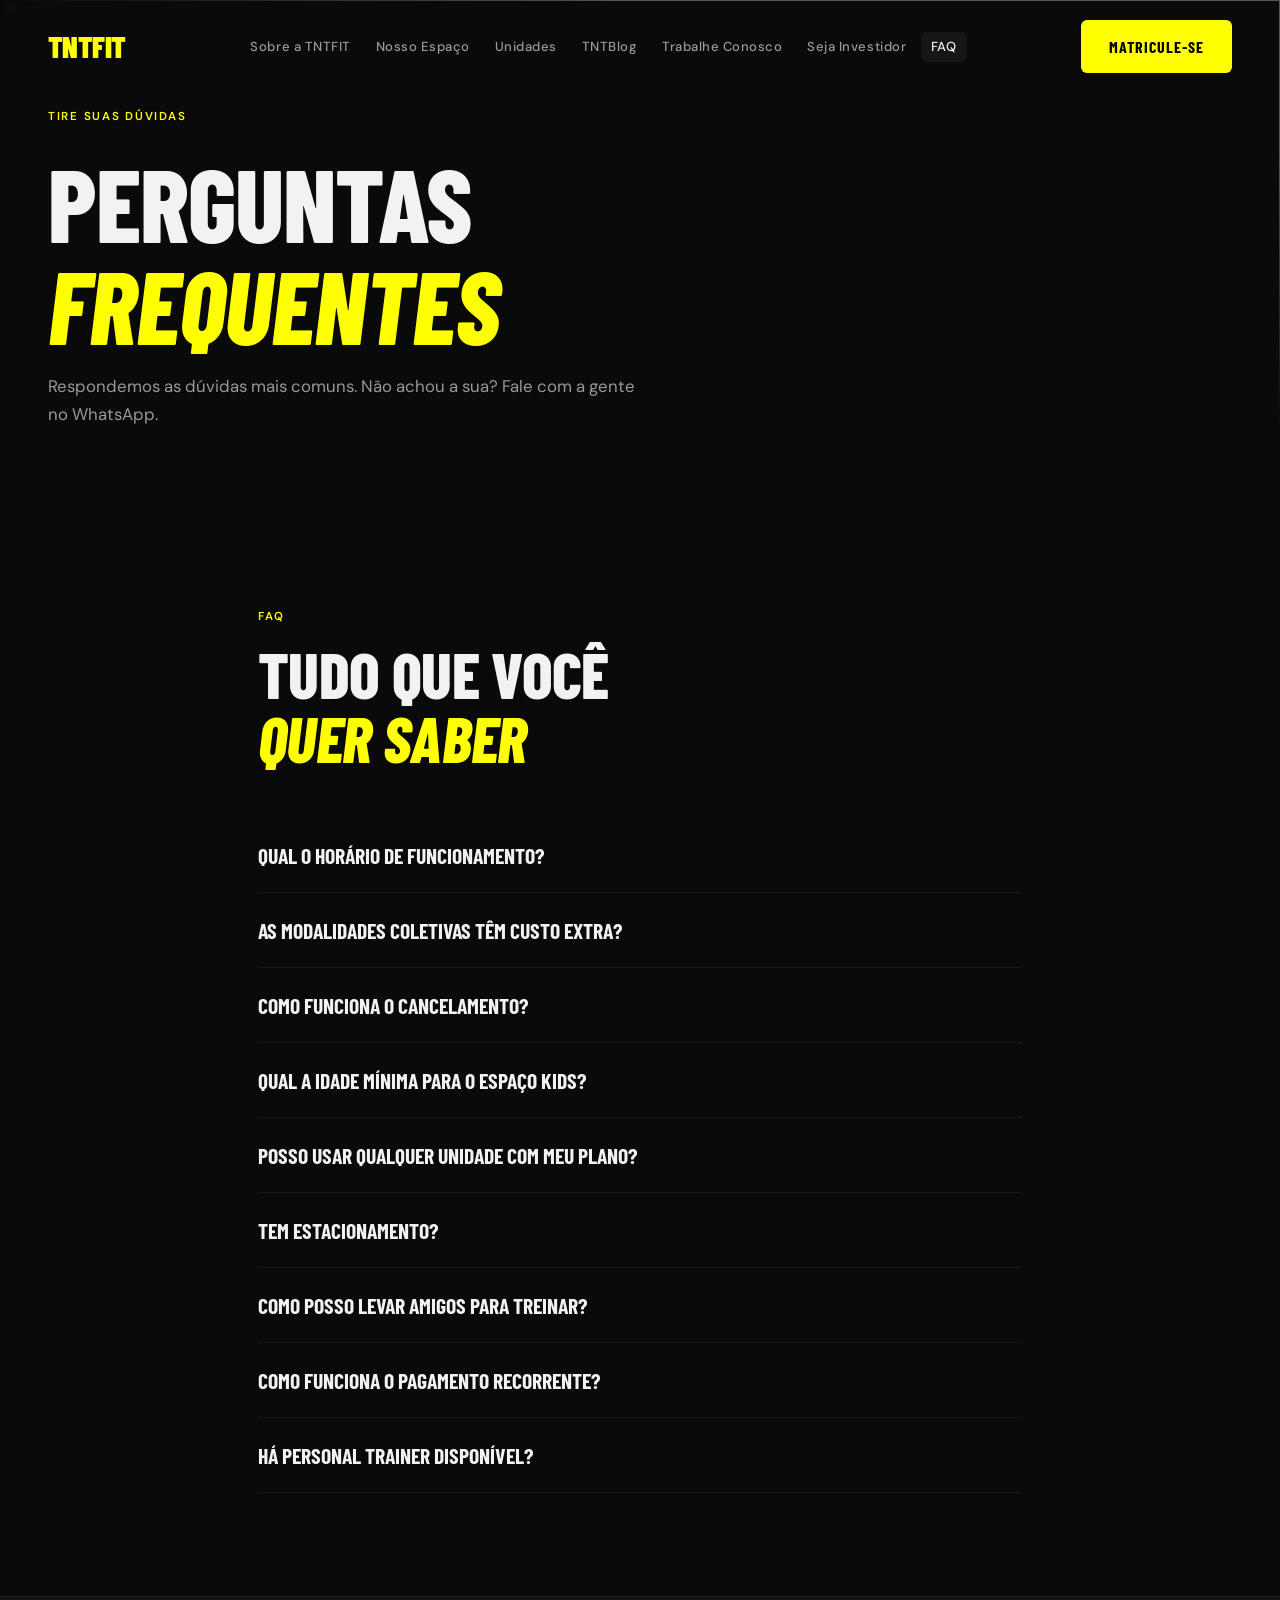
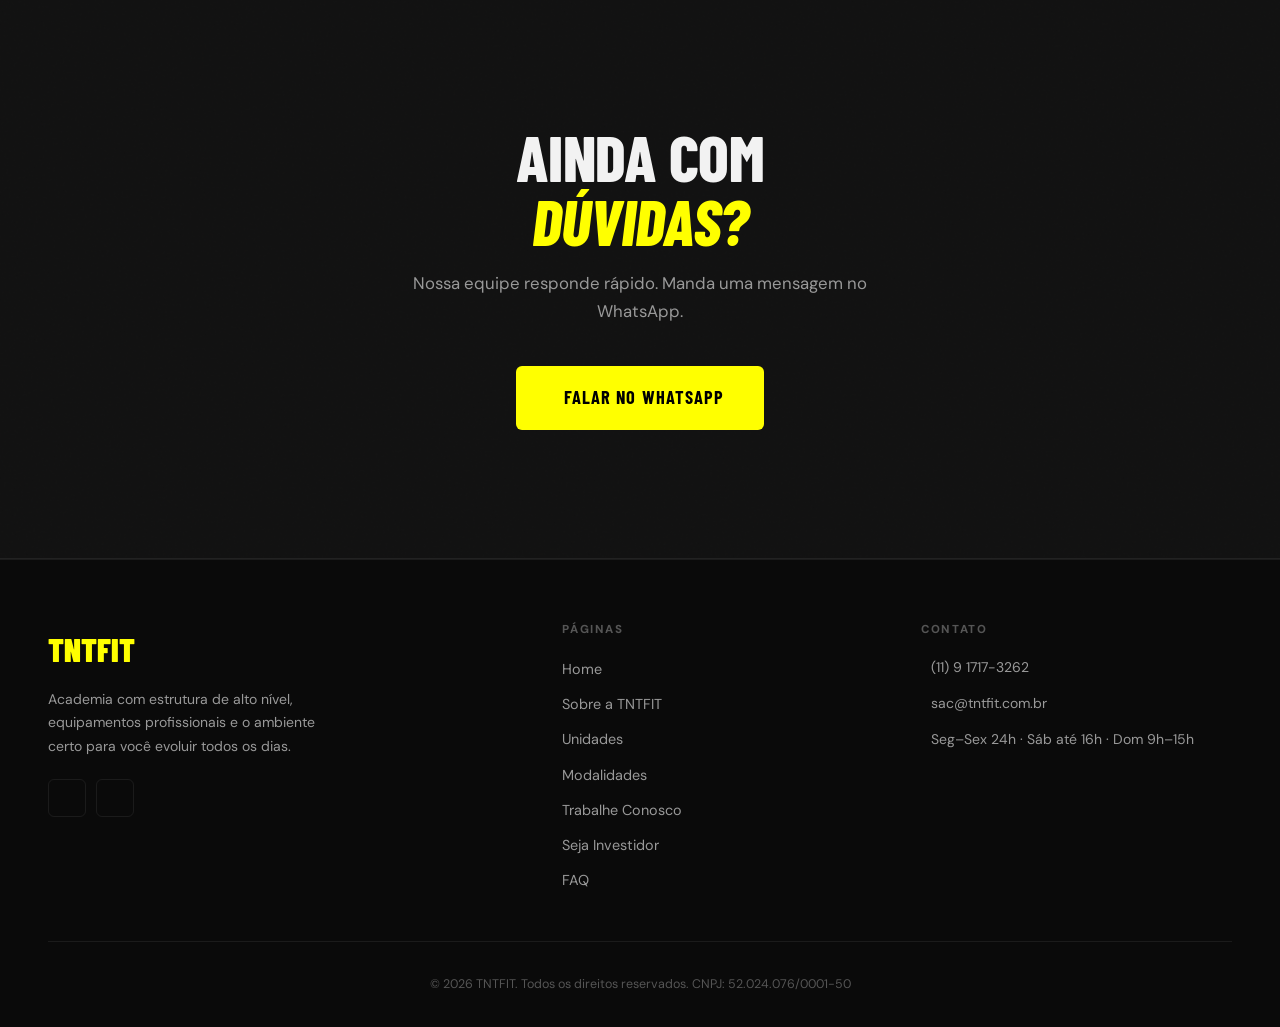
==== commit df1a382f: "Nova Atualização 30_04" ====
--- a/faq/index.html
+++ b/faq/index.html
@@ -16,28 +16,28 @@
   <nav class="nav" id="nav">
     <div class="nav__inner">
       <a href="/" class="nav__logo">TNTFIT</a>
-      <ul class="nav__links">
-        <li><a href="/" class="nav__link">Home</a></li>
-        <li><a href="/sobre/" class="nav__link">Sobre</a></li>
-        <li><a href="/unidades/" class="nav__link">Unidades</a></li>
-        <li><a href="/modalidades/" class="nav__link">Modalidades</a></li>
-        <li><a href="/trabalhe-conosco/" class="nav__link">Trabalhe Conosco</a></li>
-        <li><a href="/seja-investidor/" class="nav__link">Seja Investidor</a></li>
-        <li><a href="/faq/" class="nav__link active">FAQ</a></li>
+      <ul class="nav__links" role="list">
+        <li><a href="/sobre/"             class="nav__link">Sobre a TNTFIT</a></li>
+        <li><a href="/nosso-espaco/"      class="nav__link">Nosso Espaço</a></li>
+        <li><a href="/unidades/"          class="nav__link">Unidades</a></li>
+        <li><a href="/tntblog/"           class="nav__link">TNTBlog</a></li>
+        <li><a href="/trabalhe-conosco/"  class="nav__link">Trabalhe Conosco</a></li>
+        <li><a href="/seja-investidor/"   class="nav__link">Seja Investidor</a></li>
+        <li><a href="/faq/"               class="nav__link active">FAQ</a></li>
       </ul>
       <a href="https://wa.me/5511917173262" class="btn btn--accent" target="_blank" rel="noopener noreferrer">Matricule-se</a>
       <button class="nav__burger" id="navBurger" aria-label="Abrir menu"><span></span><span></span><span></span></button>
     </div>
   </nav>
   <div class="mobile-menu" id="mobileMenu" aria-hidden="true" role="dialog">
-    <ul>
-      <li><a href="/" class="nav__link">Home</a></li>
-      <li><a href="/sobre/" class="nav__link">Sobre</a></li>
-      <li><a href="/unidades/" class="nav__link">Unidades</a></li>
-      <li><a href="/modalidades/" class="nav__link">Modalidades</a></li>
-      <li><a href="/trabalhe-conosco/" class="nav__link">Trabalhe Conosco</a></li>
-      <li><a href="/seja-investidor/" class="nav__link">Seja Investidor</a></li>
-      <li><a href="/faq/" class="nav__link">FAQ</a></li>
+    <ul role="list">
+      <li><a href="/sobre/"             class="nav__link">Sobre a TNTFIT</a></li>
+      <li><a href="/nosso-espaco/"      class="nav__link">Nosso Espaço</a></li>
+      <li><a href="/unidades/"          class="nav__link">Unidades</a></li>
+      <li><a href="/tntblog/"           class="nav__link">TNTBlog</a></li>
+      <li><a href="/trabalhe-conosco/"  class="nav__link">Trabalhe Conosco</a></li>
+      <li><a href="/seja-investidor/"   class="nav__link">Seja Investidor</a></li>
+      <li><a href="/faq/"               class="nav__link">FAQ</a></li>
     </ul>
     <a href="https://wa.me/5511917173262" class="btn btn--accent" target="_blank" rel="noopener noreferrer">Matricule-se</a>
   </div>
--- a/assets/css/style.css
+++ b/assets/css/style.css
@@ -295,6 +295,7 @@
 .mobile-menu .btn { margin-top: 1.5rem; }
 
 /* ─── HERO ─── */
+/* Linha 1 em accent (amarelo), linha 2 em branco */
 .hero {
   display: grid;
   grid-template-columns: 55fr 45fr;
@@ -336,7 +337,7 @@
   transform: translateY(24px);
   transition: opacity 0.7s var(--trans), transform 0.7s var(--trans);
 }
-.hero__line:nth-child(2) { color: var(--accent); }
+.hero__line:nth-child(1) { color: var(--accent); }
 .hero__sub {
   font-size: 1.05rem;
   color: var(--text-2);
@@ -424,94 +425,315 @@
   animation: bounce 2s ease-in-out infinite;
 }
 
-/* ─── MARQUEE ─── */
+/* ─── MARQUEE — scroll-driven ─── */
 .marquee-strip {
   background: var(--accent);
   overflow: hidden;
-  padding: 0.9rem 0;
+  padding: 1.6rem 0;
   user-select: none;
-}
-.marquee-track {
-  display: flex;
-  gap: 0;
-  width: max-content;
-  animation: marquee 28s linear infinite;
-}
-.marquee-strip:hover .marquee-track { animation-play-state: paused; }
-.marquee-item {
+  display: flex;
+  align-items: center;
+  justify-content: center;
+}
+.marquee-text {
   font-family: var(--font-head);
-  font-size: 1.05rem;
-  font-weight: 700;
+  font-size: clamp(2rem, 5vw, 4rem);
+  font-weight: 900;
   text-transform: uppercase;
   color: #000;
-  letter-spacing: 0.05em;
-  padding: 0 1.5rem;
+  letter-spacing: 0.04em;
   white-space: nowrap;
-}
-.marquee-sep {
-  color: rgba(0,0,0,0.35);
-  padding: 0;
-}
-
-/* ─── DIFERENCIAIS BENTO ─── */
+  will-change: transform;
+  transform: translateX(-40vw);
+  display: block;
+}
+
+/* ─── DIFERENCIAIS — Card Stack ─── */
 .diferenciais { background: var(--bg-2); }
-.bento-grid {
+
+.card-deck-wrap {
   display: grid;
-  grid-template-columns: 2fr 1fr;
-  grid-template-rows: 1fr 1fr;
-  gap: 1px;
-  background: var(--border);
+  grid-template-columns: 1fr 1fr;
+  gap: 4rem;
+  align-items: center;
+}
+
+.card-deck {
+  position: relative;
+  height: 440px;
+}
+
+.deck-card {
+  position: absolute;
+  inset: 0;
+  background: var(--bg-3);
   border: 1px solid var(--border);
-  border-radius: var(--radius-lg);
-  overflow: hidden;
-}
-.bento-card {
-  position: relative;
-  background: var(--bg-3);
-  padding: clamp(1.75rem, 3vw, 2.5rem);
+  border-radius: var(--radius-xl);
+  padding: clamp(2rem, 3.5vw, 3rem);
   display: flex;
   flex-direction: column;
-  justify-content: space-between;
-  gap: 1rem;
-  transition: background var(--trans);
-  overflow: hidden;
-}
-.bento-card::before {
+  gap: 1.5rem;
+  transition: transform 0.55s cubic-bezier(0.16,1,0.3,1),
+              opacity 0.55s cubic-bezier(0.16,1,0.3,1),
+              box-shadow 0.55s ease;
+  will-change: transform, opacity;
+  overflow: hidden;
+}
+
+.deck-card::before {
   content: '';
   position: absolute;
   inset: 0;
-  background: radial-gradient(400px circle at var(--mx,50%) var(--my,50%), rgba(255,255,0,0.05), transparent 70%);
-  opacity: 0;
-  transition: opacity 0.4s ease;
-}
-.bento-card:hover::before { opacity: 1; }
-.bento-card:hover { background: #1f1f1f; }
-.bento-card--large { grid-row: 1 / 3; }
-.bento-card--large h3 { font-size: clamp(1.8rem, 3vw, 2.6rem); }
-.bento-card--accent { border-left: 2px solid var(--accent); }
-.bento-num {
+  background: radial-gradient(600px circle at 80% 20%, rgba(255,255,0,0.04), transparent 60%);
+  pointer-events: none;
+}
+
+.deck-card[data-pos="0"] {
+  transform: translateY(0) scale(1);
+  z-index: 4;
+  opacity: 1;
+  box-shadow: 0 24px 60px rgba(0,0,0,0.5);
+  border-color: rgba(255,255,0,0.15);
+}
+.deck-card[data-pos="1"] {
+  transform: translateY(18px) scale(0.96);
+  z-index: 3;
+  opacity: 1;
+  box-shadow: 0 12px 32px rgba(0,0,0,0.35);
+}
+.deck-card[data-pos="2"] {
+  transform: translateY(34px) scale(0.92);
+  z-index: 2;
+  opacity: 0.6;
+  box-shadow: none;
+}
+.deck-card[data-pos="3"] {
+  transform: translateY(46px) scale(0.88);
+  z-index: 1;
+  opacity: 0.25;
+  box-shadow: none;
+}
+
+.deck-card--exiting {
+  transform: translateY(-110%) scale(0.9) !important;
+  opacity: 0 !important;
+  transition: transform 0.42s cubic-bezier(0.4,0,1,1),
+              opacity 0.42s ease !important;
+}
+
+.deck-card__num {
   font-family: var(--font-head);
   font-size: 0.8rem;
   font-weight: 700;
-  letter-spacing: 0.15em;
-  color: var(--accent);
-}
-.bento-card h3 { color: var(--text-1); line-height: 1.1; }
-.bento-card p { font-size: 0.9rem; color: var(--text-2); max-width: 38ch; }
-.bento-icon {
-  width: 48px; height: 48px;
+  letter-spacing: 0.2em;
+  color: var(--accent);
+}
+
+.deck-card__body {
+  display: flex;
+  flex-direction: column;
+  gap: 1rem;
+  flex: 1;
+}
+
+.deck-card__icon {
+  width: 56px; height: 56px;
   display: flex; align-items: center; justify-content: center;
   background: var(--accent-dim);
   border: 1px solid var(--accent-mid);
   border-radius: var(--radius-sm);
   color: var(--accent);
-  font-size: 1.4rem;
-  margin-top: auto;
-}
-.bento-card--large .bento-icon {
-  width: 64px; height: 64px;
-  font-size: 1.8rem;
-}
+  font-size: 1.6rem;
+}
+
+.deck-card h3 {
+  color: var(--text-1);
+  font-size: clamp(1.6rem, 2.5vw, 2.2rem);
+  line-height: 1.05;
+}
+
+.deck-card p {
+  font-size: 0.95rem;
+  color: var(--text-2);
+  max-width: 42ch;
+  line-height: 1.65;
+}
+
+.deck-controls {
+  display: flex;
+  align-items: center;
+  gap: 1.25rem;
+}
+
+.deck-btn {
+  width: 52px; height: 52px;
+  display: flex; align-items: center; justify-content: center;
+  border: 1px solid var(--border);
+  border-radius: 50%;
+  color: var(--text-2);
+  font-size: 1.1rem;
+  transition: border-color var(--trans), color var(--trans), background var(--trans);
+  cursor: pointer;
+}
+.deck-btn:hover {
+  border-color: var(--accent);
+  color: var(--accent);
+  background: var(--accent-dim);
+}
+
+.deck-counter {
+  font-family: var(--font-body);
+  font-size: 0.8rem;
+  font-weight: 500;
+  color: var(--text-3);
+  letter-spacing: 0.1em;
+  min-width: 3ch;
+  text-align: center;
+}
+
+/* ─── MODALIDADES — Carrossel ─── */
+.modalidades { background: var(--bg); overflow: hidden; }
+
+.modalidades__sub {
+  font-size: 1.05rem;
+  color: var(--text-2);
+  max-width: 52ch;
+  margin-top: 0.5rem;
+}
+
+.modalidades__cta {
+  display: flex;
+  justify-content: center;
+  padding-top: 3rem;
+}
+
+.mod-carousel {
+  position: relative;
+  width: 100%;
+  padding: 3rem 0;
+  overflow: hidden;
+}
+
+.mod-carousel__track {
+  display: flex;
+  align-items: center;
+  justify-content: center;
+  height: 520px;
+  position: relative;
+}
+
+.mod-card {
+  position: absolute;
+  border-radius: var(--radius-lg);
+  overflow: hidden;
+  cursor: pointer;
+  transition: transform 0.65s cubic-bezier(0.16,1,0.3,1),
+              opacity 0.65s ease,
+              filter 0.65s ease,
+              box-shadow 0.65s ease;
+  will-change: transform, opacity;
+}
+
+.mod-card[data-pos="0"] {
+  width: 300px;
+  height: 440px;
+  transform: translateX(0) scale(1);
+  z-index: 3;
+  opacity: 1;
+  filter: brightness(1);
+  box-shadow: 0 32px 80px rgba(0,0,0,0.6);
+}
+.mod-card[data-pos="1"],
+.mod-card[data-pos="-1"] {
+  width: 220px;
+  height: 340px;
+  z-index: 2;
+  opacity: 0.75;
+  filter: brightness(0.6);
+  box-shadow: 0 16px 40px rgba(0,0,0,0.4);
+}
+.mod-card[data-pos="1"]  { transform: translateX(260px) scale(1); }
+.mod-card[data-pos="-1"] { transform: translateX(-260px) scale(1); }
+
+.mod-card[data-pos="2"],
+.mod-card[data-pos="-2"] {
+  width: 160px;
+  height: 260px;
+  z-index: 1;
+  opacity: 0.4;
+  filter: brightness(0.4);
+  box-shadow: none;
+}
+.mod-card[data-pos="2"]  { transform: translateX(440px) scale(1); }
+.mod-card[data-pos="-2"] { transform: translateX(-440px) scale(1); }
+
+.mod-card[data-pos="3"],
+.mod-card[data-pos="-3"] {
+  width: 120px;
+  height: 200px;
+  z-index: 0;
+  opacity: 0;
+  filter: brightness(0.3);
+  box-shadow: none;
+}
+.mod-card[data-pos="3"]  { transform: translateX(580px) scale(1); }
+.mod-card[data-pos="-3"] { transform: translateX(-580px) scale(1); }
+
+.mod-card__img {
+  position: relative;
+  width: 100%;
+  height: 100%;
+}
+.mod-card__img img {
+  width: 100%;
+  height: 100%;
+  object-fit: cover;
+  display: block;
+}
+.mod-card__overlay {
+  position: absolute;
+  inset: 0;
+  background: linear-gradient(to top, rgba(0,0,0,0.85) 0%, transparent 50%);
+}
+.mod-card__name {
+  position: absolute;
+  bottom: 1.25rem;
+  left: 0;
+  right: 0;
+  text-align: center;
+  font-family: var(--font-head);
+  font-size: 1.1rem;
+  font-weight: 700;
+  text-transform: uppercase;
+  letter-spacing: 0.08em;
+  color: var(--text-1);
+  z-index: 1;
+  transition: opacity 0.65s ease;
+}
+.mod-card[data-pos="0"] .mod-card__name { font-size: 1.4rem; }
+
+.mod-btn {
+  position: absolute;
+  top: 50%;
+  transform: translateY(-50%);
+  width: 52px; height: 52px;
+  display: flex; align-items: center; justify-content: center;
+  background: rgba(10,10,10,0.8);
+  border: 1px solid var(--border);
+  border-radius: 50%;
+  color: var(--text-1);
+  font-size: 1.1rem;
+  z-index: 10;
+  cursor: pointer;
+  transition: border-color var(--trans), background var(--trans), color var(--trans);
+}
+.mod-btn:hover {
+  border-color: var(--accent);
+  color: var(--accent);
+  background: rgba(10,10,10,0.95);
+}
+.mod-btn--prev { left: clamp(0.5rem, 3vw, 3rem); }
+.mod-btn--next { right: clamp(0.5rem, 3vw, 3rem); }
 
 /* ─── SOBRE PREVIEW ─── */
 .sobre-preview {
@@ -821,10 +1043,6 @@
 @keyframes fadeUp {
   to { opacity: 1; transform: translateY(0); }
 }
-@keyframes marquee {
-  0% { transform: translateX(0); }
-  100% { transform: translateX(-50%); }
-}
 @keyframes bounce {
   0%, 100% { transform: translateX(-50%) translateY(0); }
   50% { transform: translateX(-50%) translateY(6px); }
@@ -832,15 +1050,13 @@
 
 /* ─── RESPONSIVE ─── */
 @media (max-width: 1024px) {
-  .bento-grid {
-    grid-template-columns: 1fr 1fr;
-    grid-template-rows: auto;
-  }
-  .bento-card--large { grid-row: auto; grid-column: 1 / 3; }
+  .card-deck-wrap { grid-template-columns: 1fr; gap: 2.5rem; }
+  .card-deck { height: 400px; }
   .unidades-grid { grid-template-columns: repeat(2, 1fr); }
-  .equipamentos-grid { grid-template-columns: repeat(2, 1fr); }
   .footer__grid { grid-template-columns: 1fr 1fr; }
   .footer__brand { grid-column: 1 / 3; }
+  .mod-card[data-pos="2"],
+  .mod-card[data-pos="-2"] { opacity: 0; }
 }
 
 @media (max-width: 768px) {
@@ -866,12 +1082,16 @@
   .sobre-preview { grid-template-columns: 1fr; }
   .sobre-preview__image { height: 340px; }
   .unidades-grid { grid-template-columns: 1fr; }
-  .equipamentos-grid { grid-template-columns: 1fr; }
-  .bento-grid {
-    grid-template-columns: 1fr;
-    grid-template-rows: auto;
-  }
-  .bento-card--large { grid-column: auto; }
+  .card-deck { height: 380px; }
+  .card-deck-wrap { gap: 2rem; }
+  .mod-carousel__track { height: 400px; }
+  .mod-card[data-pos="0"] { width: 220px; height: 320px; }
+  .mod-card[data-pos="1"],
+  .mod-card[data-pos="-1"] { width: 160px; height: 240px; }
+  .mod-card[data-pos="1"]  { transform: translateX(190px); }
+  .mod-card[data-pos="-1"] { transform: translateX(-190px); }
+  .mod-card[data-pos="2"],
+  .mod-card[data-pos="-2"] { opacity: 0; }
   .footer__grid { grid-template-columns: 1fr; gap: 2rem; }
   .footer__brand { grid-column: auto; }
   .section-header--row { flex-direction: column; gap: 1rem; align-items: flex-start; }
--- a/assets/css/pages.css
+++ b/assets/css/pages.css
@@ -298,6 +298,27 @@
   width: 100%;
 }
 
+/* NOSSO ESPAÇO */
+.espaco-diferenciais { background: var(--bg-2); }
+.espaco-grid {
+  display: grid;
+  grid-template-columns: repeat(2, 1fr);
+  gap: 1.25rem;
+}
+.espaco-card {
+  background: var(--bg-3);
+  border: 1px solid var(--border);
+  border-radius: var(--radius-md);
+  padding: 2rem;
+  display: flex;
+  flex-direction: column;
+  gap: 1rem;
+  transition: border-color var(--trans);
+}
+.espaco-card:hover { border-color: var(--border-hover); }
+.espaco-card h3 { color: var(--text-1); font-size: 1.5rem; }
+.espaco-card p { font-size: 0.9rem; color: var(--text-2); max-width: 40ch; }
+
 /* RESPONSIVE páginas internas */
 @media (max-width: 1024px) {
   .modalidades-grid { grid-template-columns: repeat(2, 1fr); }
@@ -312,4 +333,5 @@
   .modalidades-grid { grid-template-columns: 1fr 1fr; }
   .invest-highlights { grid-template-columns: 1fr; }
   .job-card { flex-direction: column; align-items: flex-start; }
-}
+  .espaco-grid { grid-template-columns: 1fr; }
+}
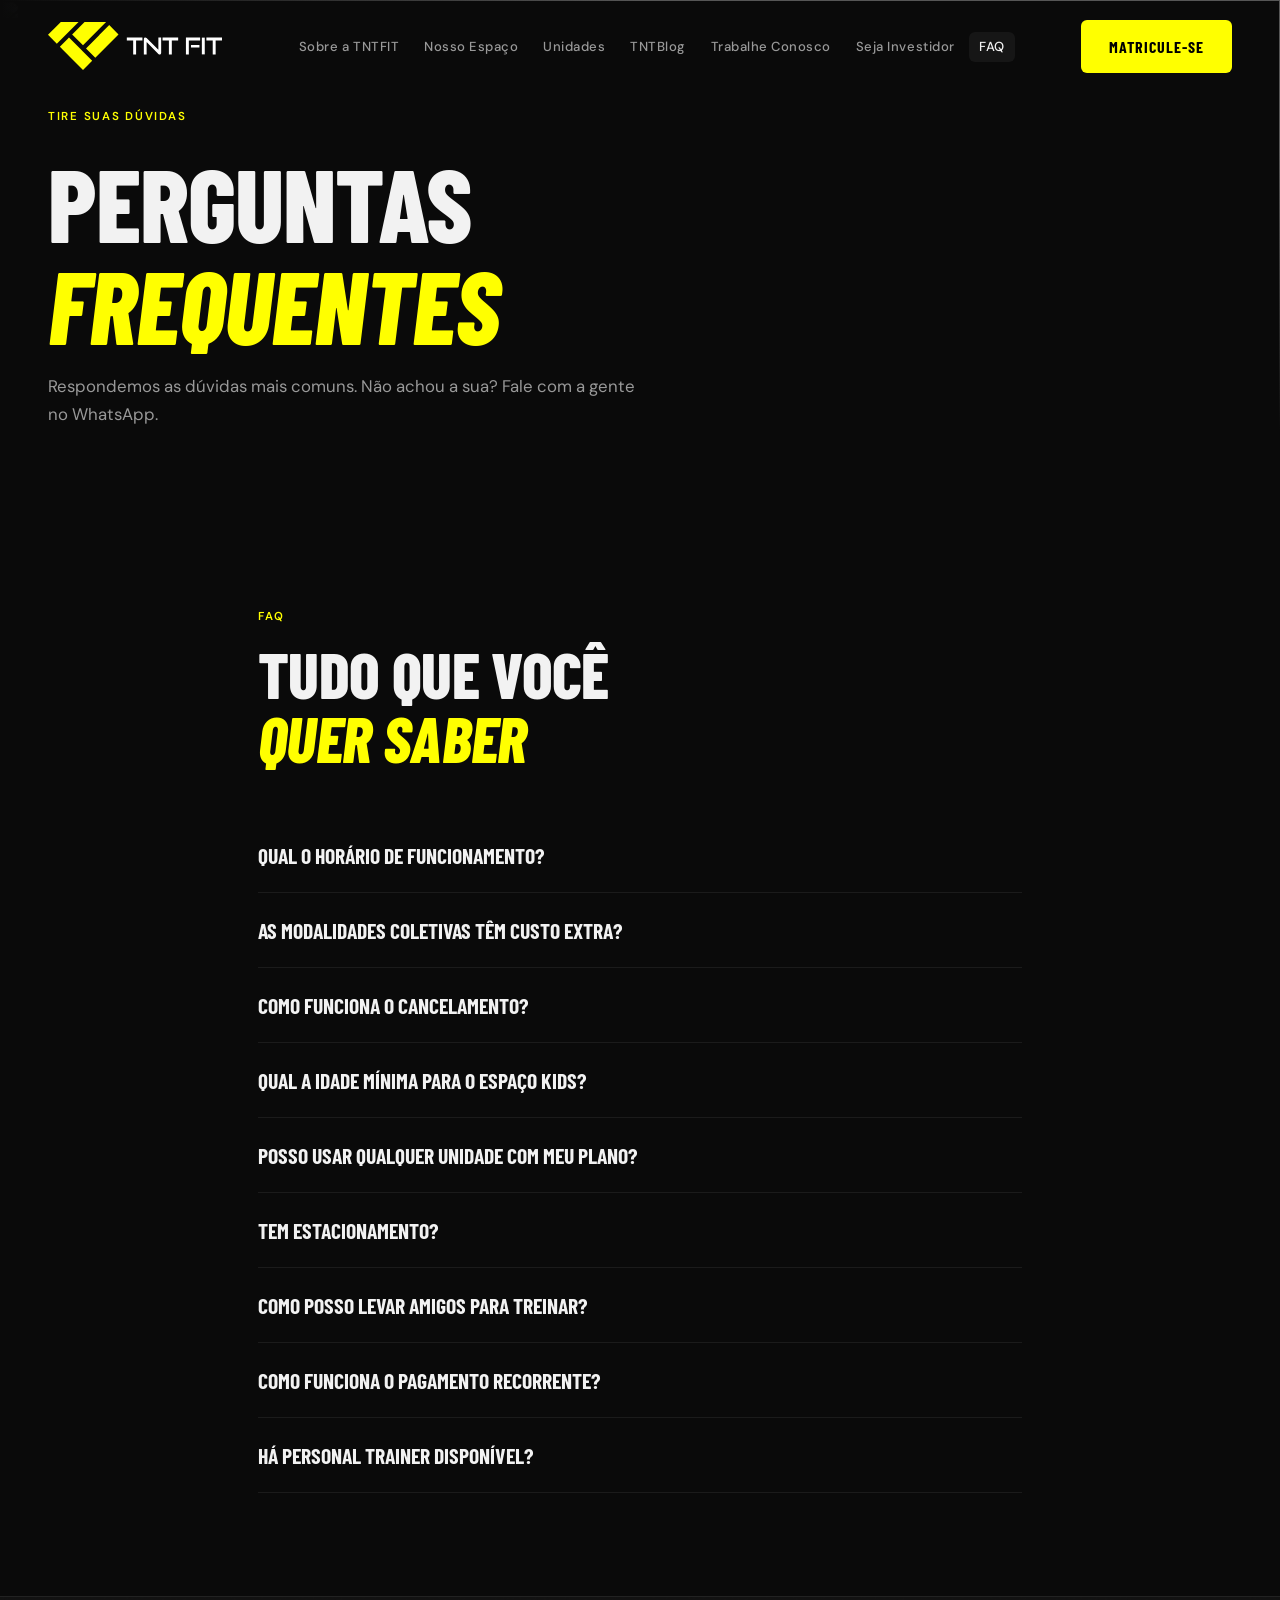
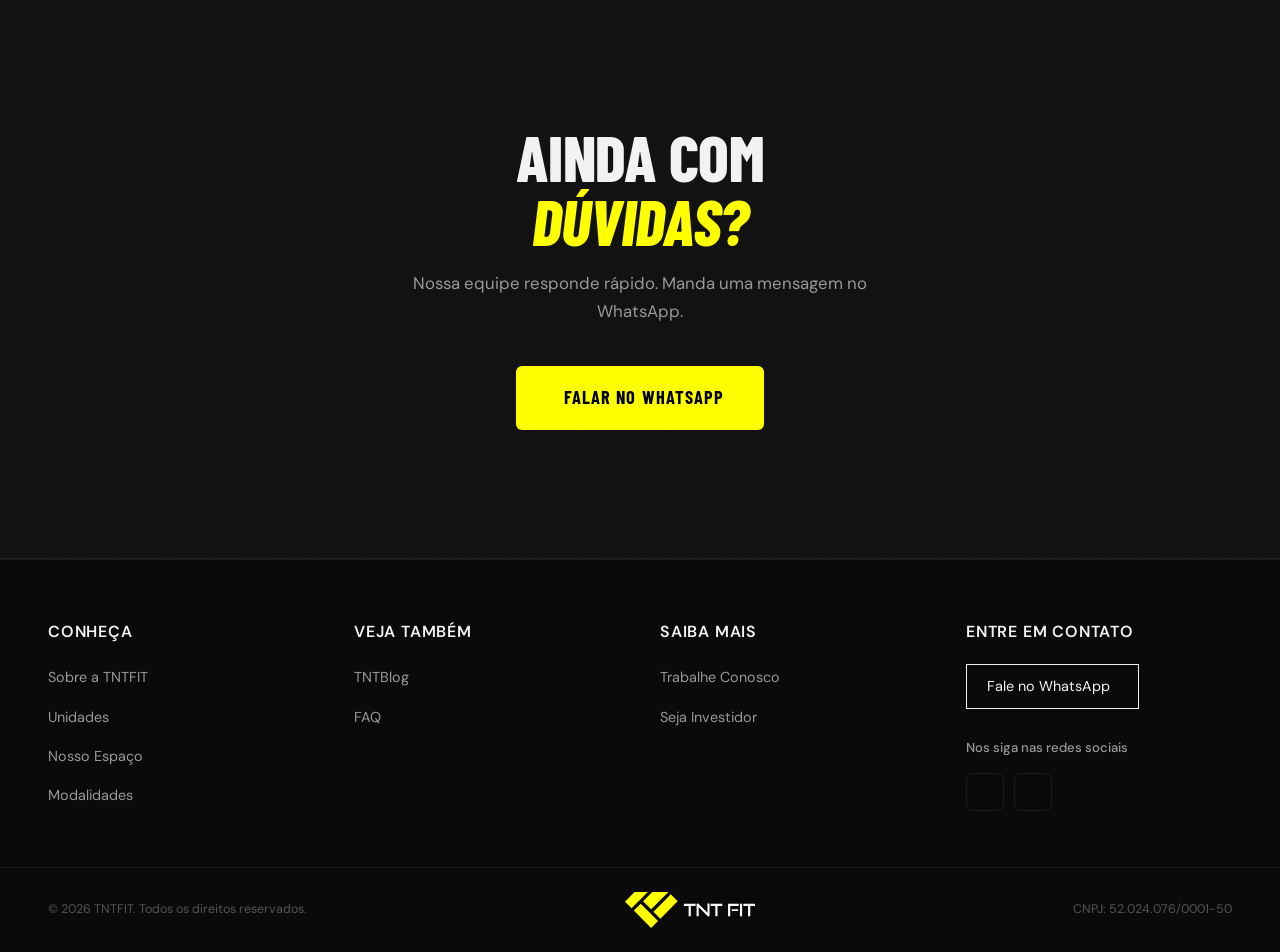
==== commit 40f726bf: "Atualização 04_05" ====
--- a/faq/index.html
+++ b/faq/index.html
@@ -2,6 +2,7 @@
 <html lang="pt-BR">
 <head>
   <meta charset="UTF-8" />
+  <link rel="icon" type="image/png" href="/assets/img/favicon.png" />
   <meta name="viewport" content="width=device-width, initial-scale=1.0" />
   <title>FAQ — Perguntas Frequentes TNTFIT</title>
   <meta name="description" content="Tire suas dúvidas sobre a TNTFIT: horários, planos, cancelamentos, modalidades, sala kids e muito mais." />
@@ -15,7 +16,7 @@
 <body>
   <nav class="nav" id="nav">
     <div class="nav__inner">
-      <a href="/" class="nav__logo">TNTFIT</a>
+      <a href="/" class="nav__logo"><img src="/assets/img/Logo Amarelo e Branco.svg" alt="TNTFIT" /></a>
       <ul class="nav__links" role="list">
         <li><a href="/sobre/"             class="nav__link">Sobre a TNTFIT</a></li>
         <li><a href="/nosso-espaco/"      class="nav__link">Nosso Espaço</a></li>
@@ -166,37 +167,59 @@
     </div>
   </section>
 
-  <footer class="footer">
+    <footer class="footer" role="contentinfo">
     <div class="container">
-      <div class="footer__grid">
-        <div class="footer__brand">
-          <a href="/" class="footer__logo">TNTFIT</a>
-          <p>Academia com estrutura de alto nível, equipamentos profissionais e o ambiente certo para você evoluir todos os dias.</p>
-          <div class="footer__social">
-            <a href="https://www.instagram.com/tntfitpaulaferreira/" target="_blank" rel="noopener noreferrer" aria-label="Instagram"><i class="ph ph-instagram-logo"></i></a>
-            <a href="https://wa.me/5511917173262" target="_blank" rel="noopener noreferrer" aria-label="WhatsApp"><i class="ph ph-whatsapp-logo"></i></a>
-          </div>
-        </div>
-        <nav class="footer__nav" aria-label="Rodapé">
-          <h4>Páginas</h4>
-          <ul>
-            <li><a href="/">Home</a></li>
+      <div class="footer__cols">
+
+        <div class="footer__col">
+          <h4 class="footer__col-title">Conheça</h4>
+          <ul role="list">
             <li><a href="/sobre/">Sobre a TNTFIT</a></li>
             <li><a href="/unidades/">Unidades</a></li>
+            <li><a href="/nosso-espaco/">Nosso Espaço</a></li>
             <li><a href="/modalidades/">Modalidades</a></li>
+          </ul>
+        </div>
+
+        <div class="footer__col">
+          <h4 class="footer__col-title">Veja Também</h4>
+          <ul role="list">
+            <li><a href="/tntblog/">TNTBlog</a></li>
+            <li><a href="/faq/">FAQ</a></li>
+          </ul>
+        </div>
+
+        <div class="footer__col">
+          <h4 class="footer__col-title">Saiba Mais</h4>
+          <ul role="list">
             <li><a href="/trabalhe-conosco/">Trabalhe Conosco</a></li>
             <li><a href="/seja-investidor/">Seja Investidor</a></li>
-            <li><a href="/faq/">FAQ</a></li>
           </ul>
-        </nav>
-        <address class="footer__contact" style="font-style:normal">
-          <h4>Contato</h4>
-          <p class="footer__contact-item"><i class="ph ph-phone"></i><a href="tel:+5511917173262">(11) 9 1717-3262</a></p>
-          <p class="footer__contact-item"><i class="ph ph-envelope"></i><a href="mailto:sac@tntfit.com.br">sac@tntfit.com.br</a></p>
-          <p class="footer__contact-item"><i class="ph ph-clock"></i>Seg–Sex 24h · Sáb até 16h · Dom 9h–15h</p>
-        </address>
+        </div>
+
+        <div class="footer__col">
+          <h4 class="footer__col-title">Entre em Contato</h4>
+          <a href="https://wa.me/5511917173262" class="footer__cta-btn" target="_blank" rel="noopener noreferrer">
+            Fale no WhatsApp <i class="ph ph-arrow-square-out" aria-hidden="true"></i>
+          </a>
+          <p class="footer__social-label">Nos siga nas redes sociais</p>
+          <div class="footer__social">
+            <a href="https://www.instagram.com/tntfitpaulaferreira/" target="_blank" rel="noopener noreferrer" aria-label="Instagram"><i class="ph ph-instagram-logo" aria-hidden="true"></i></a>
+            <a href="https://wa.me/5511917173262" target="_blank" rel="noopener noreferrer" aria-label="WhatsApp"><i class="ph ph-whatsapp-logo" aria-hidden="true"></i></a>
+          </div>
+        </div>
+
       </div>
-      <div class="footer__bottom"><p>© 2026 TNTFIT. Todos os direitos reservados. CNPJ: 52.024.076/0001-50</p></div>
+    </div>
+
+    <div class="footer__bottom">
+      <div class="container footer__bottom-inner">
+        <p>© 2026 TNTFIT. Todos os direitos reservados.</p>
+        <a href="/" class="footer__bottom-logo" aria-label="TNTFIT Home">
+          <img src="/assets/img/Logo Amarelo e Branco.svg" alt="TNTFIT" />
+        </a>
+        <p>CNPJ: 52.024.076/0001-50</p>
+      </div>
     </div>
   </footer>
 
--- a/assets/css/style.css
+++ b/assets/css/style.css
@@ -216,13 +216,14 @@
   padding: 0 clamp(1.25rem, 4vw, 3rem);
 }
 .nav__logo {
-  font-family: var(--font-head);
-  font-size: 1.85rem;
-  font-weight: 900;
-  letter-spacing: -0.02em;
-  color: var(--accent);
-  text-transform: uppercase;
+  display: flex;
+  align-items: center;
   flex-shrink: 0;
+}
+.nav__logo img {
+  height: 48px;
+  width: auto;
+  display: block;
 }
 .nav__links {
   display: flex;
@@ -297,19 +298,23 @@
 /* ─── HERO ─── */
 /* Linha 1 em accent (amarelo), linha 2 em branco */
 .hero {
-  display: grid;
-  grid-template-columns: 55fr 45fr;
+  position: relative;
+  display: flex;
+  align-items: center;
   min-height: 100dvh;
   padding-top: 80px;
   overflow: hidden;
 }
 .hero__content {
+  position: relative;
+  z-index: 1;
   display: flex;
   flex-direction: column;
   justify-content: center;
   padding: clamp(3rem, 6vw, 6rem) clamp(1.25rem, 4vw, 3rem);
-  padding-right: 2rem;
   max-width: 800px;
+  width: 100%;
+  box-sizing: border-box;
 }
 .hero__tag {
   display: inline-flex;
@@ -340,7 +345,7 @@
 .hero__line:nth-child(1) { color: var(--accent); }
 .hero__sub {
   font-size: 1.05rem;
-  color: var(--text-2);
+  color: var(--text-1);
   max-width: 480px;
   margin-bottom: 2rem;
   opacity: 0;
@@ -389,12 +394,15 @@
   margin-top: 0.25rem;
 }
 .hero__visual {
-  position: relative;
+  position: absolute;
+  inset: 0;
+  z-index: 0;
   overflow: hidden;
 }
 .hero__image-wrap {
   position: absolute;
   inset: 0;
+  background: var(--bg);
 }
 .hero__img {
   width: 100%;
@@ -403,9 +411,20 @@
   object-position: center top;
   filter: brightness(0.65);
 }
+.hero__video {
+  position: absolute;
+  inset: 0;
+  width: 100%;
+  height: 100%;
+  object-fit: cover;
+  object-position: center top;
+  filter: brightness(0.65);
+  display: block;
+}
 .hero__image-overlay {
   position: absolute;
   inset: 0;
+  z-index: 1;
   background: linear-gradient(to right, var(--bg) 0%, transparent 30%),
               linear-gradient(to top, var(--bg) 0%, transparent 35%);
 }
@@ -458,6 +477,16 @@
   align-items: center;
 }
 
+.card-deck-intro {
+  display: flex;
+  flex-direction: column;
+}
+
+.card-deck-intro h2 {
+  line-height: 0.92;
+  margin-top: 0.5rem;
+}
+
 .card-deck {
   position: relative;
   height: 440px;
@@ -489,33 +518,33 @@
 }
 
 .deck-card[data-pos="0"] {
-  transform: translateY(0) scale(1);
+  transform: rotate(0deg) scale(1);
   z-index: 4;
   opacity: 1;
   box-shadow: 0 24px 60px rgba(0,0,0,0.5);
   border-color: rgba(255,255,0,0.15);
 }
 .deck-card[data-pos="1"] {
-  transform: translateY(18px) scale(0.96);
+  transform: rotate(5deg) translateY(6px) scale(0.98);
   z-index: 3;
   opacity: 1;
   box-shadow: 0 12px 32px rgba(0,0,0,0.35);
 }
 .deck-card[data-pos="2"] {
-  transform: translateY(34px) scale(0.92);
+  transform: rotate(-4deg) translateY(10px) scale(0.96);
   z-index: 2;
-  opacity: 0.6;
+  opacity: 0.7;
   box-shadow: none;
 }
 .deck-card[data-pos="3"] {
-  transform: translateY(46px) scale(0.88);
+  transform: rotate(8deg) translateY(14px) scale(0.94);
   z-index: 1;
-  opacity: 0.25;
+  opacity: 0.35;
   box-shadow: none;
 }
 
 .deck-card--exiting {
-  transform: translateY(-110%) scale(0.9) !important;
+  transform: translateY(-115%) rotate(-6deg) scale(0.88) !important;
   opacity: 0 !important;
   transition: transform 0.42s cubic-bezier(0.4,0,1,1),
               opacity 0.42s ease !important;
@@ -560,6 +589,10 @@
 }
 
 .deck-controls {
+  position: absolute;
+  bottom: clamp(2rem, 3.5vw, 3rem);
+  left: clamp(2rem, 3.5vw, 3rem);
+  z-index: 10;
   display: flex;
   align-items: center;
   gap: 1.25rem;
@@ -592,11 +625,21 @@
 }
 
 /* ─── MODALIDADES — Carrossel ─── */
-.modalidades { background: var(--bg); overflow: hidden; }
+.modalidades { background: #F2F2F2; overflow: hidden; }
+
+.modalidades .label          { color: #9900ff; }
+.modalidades h2              { color: #0a0a0a; }
+.modalidades h2 em           { color: #9900ff; font-style: italic; }
+.modalidades .reveal         { color: #0a0a0a; }
+
+.section-header--center {
+  align-items: center;
+  text-align: center;
+}
 
 .modalidades__sub {
   font-size: 1.05rem;
-  color: var(--text-2);
+  color: #444444;
   max-width: 52ch;
   margin-top: 0.5rem;
 }
@@ -605,6 +648,15 @@
   display: flex;
   justify-content: center;
   padding-top: 3rem;
+}
+
+.modalidades .btn--outline {
+  color: #0a0a0a;
+  border-color: rgba(0,0,0,0.2);
+}
+.modalidades .btn--outline:hover {
+  color: #9900ff;
+  border-color: #9900ff;
 }
 
 .mod-carousel {
@@ -618,7 +670,7 @@
   display: flex;
   align-items: center;
   justify-content: center;
-  height: 520px;
+  height: clamp(440px, 52vw, 660px);
   position: relative;
 }
 
@@ -627,17 +679,22 @@
   border-radius: var(--radius-lg);
   overflow: hidden;
   cursor: pointer;
-  transition: transform 0.65s cubic-bezier(0.16,1,0.3,1),
-              opacity 0.65s ease,
-              filter 0.65s ease,
-              box-shadow 0.65s ease;
-  will-change: transform, opacity;
+  transition: transform 0.7s cubic-bezier(0.25,0.46,0.45,0.94),
+              width   0.7s cubic-bezier(0.25,0.46,0.45,0.94),
+              height  0.7s cubic-bezier(0.25,0.46,0.45,0.94),
+              opacity 0.5s ease,
+              filter  0.5s ease,
+              box-shadow 0.5s ease;
+  will-change: transform, opacity, width, height;
+}
+.mod-card.no-trans {
+  transition: none !important;
 }
 
 .mod-card[data-pos="0"] {
-  width: 300px;
-  height: 440px;
-  transform: translateX(0) scale(1);
+  width: clamp(480px, 64vw, 920px);
+  height: clamp(400px, 50vw, 640px);
+  transform: translateX(0);
   z-index: 3;
   opacity: 1;
   filter: brightness(1);
@@ -645,39 +702,27 @@
 }
 .mod-card[data-pos="1"],
 .mod-card[data-pos="-1"] {
-  width: 220px;
-  height: 340px;
+  width: clamp(200px, 24vw, 360px);
+  height: clamp(360px, 42vw, 560px);
   z-index: 2;
-  opacity: 0.75;
-  filter: brightness(0.6);
-  box-shadow: 0 16px 40px rgba(0,0,0,0.4);
-}
-.mod-card[data-pos="1"]  { transform: translateX(260px) scale(1); }
-.mod-card[data-pos="-1"] { transform: translateX(-260px) scale(1); }
+  opacity: 0.7;
+  filter: brightness(0.45);
+  box-shadow: none;
+}
+.mod-card[data-pos="1"]  { transform: translateX(44vw); }
+.mod-card[data-pos="-1"] { transform: translateX(-44vw); }
 
 .mod-card[data-pos="2"],
-.mod-card[data-pos="-2"] {
-  width: 160px;
-  height: 260px;
-  z-index: 1;
-  opacity: 0.4;
-  filter: brightness(0.4);
-  box-shadow: none;
-}
-.mod-card[data-pos="2"]  { transform: translateX(440px) scale(1); }
-.mod-card[data-pos="-2"] { transform: translateX(-440px) scale(1); }
-
+.mod-card[data-pos="-2"],
 .mod-card[data-pos="3"],
 .mod-card[data-pos="-3"] {
-  width: 120px;
-  height: 200px;
-  z-index: 0;
   opacity: 0;
-  filter: brightness(0.3);
-  box-shadow: none;
-}
-.mod-card[data-pos="3"]  { transform: translateX(580px) scale(1); }
-.mod-card[data-pos="-3"] { transform: translateX(-580px) scale(1); }
+  pointer-events: none;
+}
+.mod-card[data-pos="2"]  { transform: translateX(70vw); }
+.mod-card[data-pos="-2"] { transform: translateX(-70vw); }
+.mod-card[data-pos="3"]  { transform: translateX(90vw); }
+.mod-card[data-pos="-3"] { transform: translateX(-90vw); }
 
 .mod-card__img {
   position: relative;
@@ -693,24 +738,65 @@
 .mod-card__overlay {
   position: absolute;
   inset: 0;
-  background: linear-gradient(to top, rgba(0,0,0,0.85) 0%, transparent 50%);
-}
-.mod-card__name {
-  position: absolute;
-  bottom: 1.25rem;
+  background: linear-gradient(to top, rgba(0,0,0,0.92) 0%, rgba(0,0,0,0.4) 52%, transparent 72%);
+}
+.mod-card__content {
+  position: absolute;
+  bottom: 0;
   left: 0;
   right: 0;
-  text-align: center;
+  padding: 1.5rem 1.75rem;
+  display: flex;
+  flex-direction: column;
+  align-items: flex-start;
+  gap: 0.4rem;
+  z-index: 1;
+}
+.mod-card__icon {
+  color: var(--accent);
+  opacity: 0;
+  transform: translateY(8px);
+  transition: opacity 0.5s ease, transform 0.5s ease;
+}
+.mod-card__icon svg {
+  width: 2rem;
+  height: 2rem;
+  stroke-width: 1.75;
+}
+.mod-card[data-pos="0"] .mod-card__icon {
+  opacity: 1;
+  transform: translateY(0);
+}
+.mod-card__name {
+  text-align: left;
   font-family: var(--font-head);
-  font-size: 1.1rem;
+  font-size: clamp(1.2rem, 2vw, 2rem);
   font-weight: 700;
   text-transform: uppercase;
   letter-spacing: 0.08em;
   color: var(--text-1);
-  z-index: 1;
   transition: opacity 0.65s ease;
 }
-.mod-card[data-pos="0"] .mod-card__name { font-size: 1.4rem; }
+.mod-card[data-pos="0"] .mod-card__name {
+  font-size: clamp(2rem, 3.5vw, 3rem);
+}
+.mod-card__desc {
+  font-family: var(--font-body);
+  font-size: clamp(0.75rem, 1vw, 0.9rem);
+  font-weight: 400;
+  color: rgba(255,255,255,0.8);
+  text-align: left;
+  line-height: 1.55;
+  max-width: 520px;
+  margin-top: 0.1rem;
+  opacity: 0;
+  transform: translateY(10px);
+  transition: opacity 0.5s ease 0.1s, transform 0.5s ease 0.1s;
+}
+.mod-card[data-pos="0"] .mod-card__desc {
+  opacity: 1;
+  transform: translateY(0);
+}
 
 .mod-btn {
   position: absolute;
@@ -732,8 +818,8 @@
   color: var(--accent);
   background: rgba(10,10,10,0.95);
 }
-.mod-btn--prev { left: clamp(0.5rem, 3vw, 3rem); }
-.mod-btn--next { right: clamp(0.5rem, 3vw, 3rem); }
+.mod-btn--prev { left: clamp(1rem, 4vw, 4rem); }
+.mod-btn--next { right: clamp(1rem, 4vw, 4rem); }
 
 /* ─── SOBRE PREVIEW ─── */
 .sobre-preview {
@@ -752,6 +838,7 @@
   height: 100%;
   background-color: transparent;
   --poster-color: transparent;
+  filter: drop-shadow(0 0 48px rgba(255,255,0,0.55)) drop-shadow(0 0 120px rgba(255,255,0,0.2));
 }
 .sobre-preview__content {
   display: flex;
@@ -857,22 +944,32 @@
 }
 
 /* ─── UNIDADES PREVIEW ─── */
-.unidades-preview { background: var(--bg); }
+.unidades-preview { background: #F2F2F2; }
+
+/* Fundo claro — ajustes de contraste escopados */
+.unidades-preview .label            { color: #9900ff; }
+.unidades-preview h2                { color: #0a0a0a; }
+.unidades-preview h2 em             { color: #9900ff; font-style: italic; }
+.unidades-preview .section-link     { color: #555555; }
+.unidades-preview .section-link:hover { color: #9900ff; }
+
 .unidades-grid {
   display: grid;
   grid-template-columns: repeat(3, 1fr);
   gap: 1rem;
 }
 .unidade-card {
-  background: var(--bg-3);
-  border: 1px solid var(--border);
+  background: #ffffff;
+  border: 1px solid rgba(0,0,0,0.08);
   border-radius: var(--radius-md);
   overflow: hidden;
-  transition: border-color var(--trans), transform var(--trans);
+  box-shadow: 0 2px 12px rgba(0,0,0,0.05);
+  transition: border-color var(--trans), transform var(--trans), box-shadow var(--trans);
 }
 .unidade-card:hover {
-  border-color: var(--border-hover);
+  border-color: rgba(153,0,255,0.25);
   transform: translateY(-4px);
+  box-shadow: 0 8px 32px rgba(0,0,0,0.1);
 }
 .unidade-card__img {
   height: 180px;
@@ -890,12 +987,12 @@
 }
 .unidade-card__body h3 {
   font-size: 1.4rem;
-  color: var(--text-1);
+  color: #0a0a0a;
   margin-bottom: 0.35rem;
 }
 .unidade-card__body p {
   font-size: 0.82rem;
-  color: var(--text-2);
+  color: #555555;
   margin-bottom: 1rem;
 }
 .link {
@@ -904,7 +1001,7 @@
   gap: 0.35rem;
   font-size: 0.8rem;
   font-weight: 500;
-  color: var(--accent);
+  color: #9900ff;
   transition: gap var(--trans);
 }
 .link:hover { gap: 0.55rem; }
@@ -946,29 +1043,54 @@
 .footer {
   background: var(--bg);
   border-top: 1px solid var(--border);
-  padding: 4rem 0 2rem;
-}
-.footer__grid {
+  padding: 4rem 0 0;
+}
+.footer__cols {
   display: grid;
-  grid-template-columns: 1.5fr 1fr 1fr;
-  gap: 3rem;
-  padding-bottom: 3rem;
-  border-bottom: 1px solid var(--border);
-  margin-bottom: 2rem;
-}
-.footer__logo {
-  font-family: var(--font-head);
-  font-size: 2rem;
-  font-weight: 900;
+  grid-template-columns: repeat(4, 1fr);
+  gap: 2.5rem;
+  padding-bottom: 3.5rem;
+}
+.footer__col-title {
+  font-family: var(--font-body);
+  font-size: 1rem;
+  font-weight: 600;
+  color: var(--text-1);
+  margin-bottom: 1.5rem;
+}
+.footer__col ul {
+  display: flex;
+  flex-direction: column;
+  gap: 0.85rem;
+  list-style: none;
+}
+.footer__col ul a {
+  font-size: 0.9rem;
+  color: var(--text-2);
+  transition: color var(--trans);
+}
+.footer__col ul a:hover { color: var(--accent); }
+.footer__cta-btn {
+  display: inline-flex;
+  align-items: center;
+  gap: 0.5rem;
+  padding: 0.6rem 1.25rem;
+  border: 1px solid var(--text-1);
+  border-radius: var(--radius-full);
+  font-size: 0.9rem;
+  color: var(--text-1);
+  transition: border-color var(--trans), color var(--trans);
+  margin-bottom: 1.75rem;
+}
+.footer__cta-btn:hover {
+  border-color: var(--accent);
   color: var(--accent);
-  text-transform: uppercase;
-  display: block;
-  margin-bottom: 0.75rem;
-}
-.footer__brand p {
-  font-size: 0.875rem;
-  max-width: 30ch;
-  margin-bottom: 1.25rem;
+}
+.footer__social-label {
+  font-size: 0.82rem;
+  font-weight: 500;
+  color: var(--text-2);
+  margin-bottom: 0.85rem;
 }
 .footer__social {
   display: flex;
@@ -988,39 +1110,23 @@
   color: var(--accent);
   background: var(--accent-dim);
 }
-.footer__nav h4, .footer__contact h4 {
-  font-family: var(--font-body);
-  font-size: 0.72rem;
-  letter-spacing: 0.14em;
-  text-transform: uppercase;
-  color: var(--text-3);
-  margin-bottom: 1.25rem;
-}
-.footer__nav ul { display: flex; flex-direction: column; gap: 0.6rem; }
-.footer__nav a {
-  font-size: 0.9rem;
-  color: var(--text-2);
-  transition: color var(--trans);
-}
-.footer__nav a:hover { color: var(--text-1); }
-.footer__contact-item {
-  display: flex;
-  align-items: flex-start;
-  gap: 0.6rem;
-  font-size: 0.875rem;
-  color: var(--text-2);
-  margin-bottom: 0.75rem;
-}
-.footer__contact-item i, .footer__contact-item .ph { color: var(--accent); flex-shrink: 0; margin-top: 2px; }
 .footer__bottom {
-  display: flex;
-  align-items: center;
-  justify-content: center;
-}
-.footer__bottom p {
+  border-top: 1px solid var(--border);
+  padding: 1.5rem 0;
+}
+.footer__bottom-inner {
+  display: flex;
+  align-items: center;
+  justify-content: space-between;
+}
+.footer__bottom-inner p {
   font-size: 0.78rem;
   color: var(--text-3);
-  text-align: center;
+}
+.footer__bottom-logo img {
+  height: 36px;
+  width: auto;
+  display: block;
 }
 
 /* ─── SCROLL REVEAL ─── */
@@ -1051,48 +1157,69 @@
 /* ─── RESPONSIVE ─── */
 @media (max-width: 1024px) {
   .card-deck-wrap { grid-template-columns: 1fr; gap: 2.5rem; }
+  .card-deck-intro h2 { font-size: clamp(2.5rem, 7vw, 4.5rem); }
   .card-deck { height: 400px; }
   .unidades-grid { grid-template-columns: repeat(2, 1fr); }
-  .footer__grid { grid-template-columns: 1fr 1fr; }
-  .footer__brand { grid-column: 1 / 3; }
-  .mod-card[data-pos="2"],
-  .mod-card[data-pos="-2"] { opacity: 0; }
+  .footer__cols { grid-template-columns: 1fr 1fr; }
 }
 
 @media (max-width: 768px) {
   .nav__links, .nav .btn { display: none; }
   .nav__burger { display: flex; }
-  .hero {
-    grid-template-columns: 1fr;
-    min-height: 100dvh;
-  }
   .hero__content {
     padding: 6rem 1.25rem 3rem;
-    z-index: 1;
+  }
+  .hero__sub { max-width: 100%; }
+  .hero__stats { gap: 1.25rem; flex-wrap: wrap; }
+  .hero__stat { min-width: 60px; }
+  .sobre-preview {
     position: relative;
+    grid-template-columns: 1fr;
+    grid-template-rows: 1fr;
+    min-height: 92svh;
+    align-items: end;
+    overflow: visible;
   }
-  .hero__visual {
+  .sobre-preview__image {
     position: absolute;
     inset: 0;
-    z-index: 0;
+    height: 100%;
+    overflow: hidden;
   }
-  .hero__image-overlay {
-    background: linear-gradient(to top, var(--bg) 30%, rgba(10,10,10,0.6) 100%);
+  #diamanteViewer { min-height: 92svh; }
+  .sobre-preview__content {
+    position: relative;
+    z-index: 2;
+    background: rgba(6, 6, 6, 0.52);
+    backdrop-filter: blur(28px) brightness(0.6) saturate(1.3);
+    -webkit-backdrop-filter: blur(28px) brightness(0.6) saturate(1.3);
+    border-top: 1px solid rgba(255, 255, 0, 0.12);
+    overflow: hidden;
+    transform: translateY(100%); /* JS scroll-driven override */
   }
-  .sobre-preview { grid-template-columns: 1fr; }
-  .sobre-preview__image { height: 340px; }
+  /* Textura de vidro fosco sobre o painel */
+  .sobre-preview__content::before {
+    content: '';
+    position: absolute;
+    inset: 0;
+    background-image: url("data:image/svg+xml,%3Csvg xmlns='http://www.w3.org/2000/svg' width='512' height='512'%3E%3Cfilter id='n'%3E%3CfeTurbulence type='turbulence' baseFrequency='0.8' numOctaves='4' stitchTiles='stitch'/%3E%3C/filter%3E%3Crect width='512' height='512' filter='url(%23n)' opacity='0.18'/%3E%3C/svg%3E");
+    mix-blend-mode: overlay;
+    opacity: 0.22;
+    pointer-events: none;
+  }
   .unidades-grid { grid-template-columns: 1fr; }
   .card-deck { height: 380px; }
   .card-deck-wrap { gap: 2rem; }
-  .mod-carousel__track { height: 400px; }
-  .mod-card[data-pos="0"] { width: 220px; height: 320px; }
+  .mod-carousel__track { height: 480px; }
+  .mod-card[data-pos="0"] { width: 85vw; height: 420px; }
   .mod-card[data-pos="1"],
-  .mod-card[data-pos="-1"] { width: 160px; height: 240px; }
-  .mod-card[data-pos="1"]  { transform: translateX(190px); }
-  .mod-card[data-pos="-1"] { transform: translateX(-190px); }
-  .mod-card[data-pos="2"],
-  .mod-card[data-pos="-2"] { opacity: 0; }
-  .footer__grid { grid-template-columns: 1fr; gap: 2rem; }
-  .footer__brand { grid-column: auto; }
+  .mod-card[data-pos="-1"] { width: 28vw; height: 340px; }
+  .mod-card[data-pos="1"]  { transform: translateX(57vw); }
+  .mod-card[data-pos="-1"] { transform: translateX(-57vw); }
+  .mod-card[data-pos="0"] .mod-card__name { font-size: clamp(1.6rem, 5vw, 2.2rem); }
+  .mod-card__desc { font-size: 0.8rem; }
+  .mod-card__icon svg { width: 1.6rem; height: 1.6rem; }
+  .footer__cols { grid-template-columns: 1fr 1fr; gap: 2rem; }
+  .footer__bottom-inner { flex-direction: column; gap: 1rem; text-align: center; }
   .section-header--row { flex-direction: column; gap: 1rem; align-items: flex-start; }
 }
